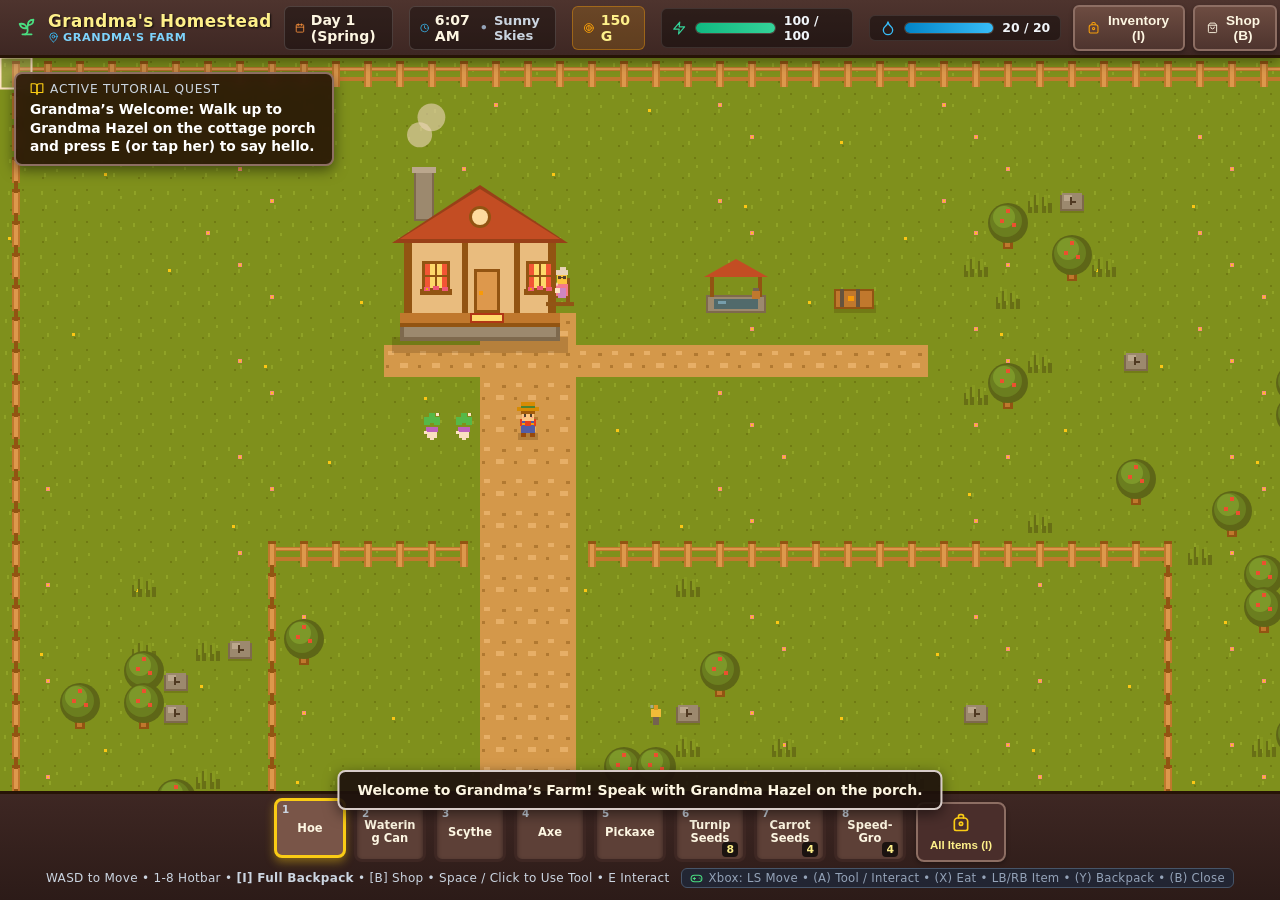
==== Grandmas-Homestead/index.html @ 25aaef38 "Add Sling Hero game and mobile touch controls across arcade games" ====
<!DOCTYPE html>
<html lang="en">
<head>
  <meta charset="UTF-8">
  <meta name="viewport" content="width=device-width, initial-scale=1.0, maximum-scale=1.0, user-scalable=no">
  <title>Grandma's Homestead - Farming Simulator</title>
  <link rel="stylesheet" href="style.css">
</head>
<body>

  <!-- Top Navigation & Farm Status Bar -->
  <header id="gameHeader">
    <div class="brand-section">
      <svg class="ui-icon game-logo" style="color: #4ade80; width: 22px; height: 22px;" viewBox="0 0 24 24">
        <path d="M7 20h10"/>
        <path d="M10 20c5.5-2.5.8-6.4 3-10"/>
        <path d="M9.5 9.4c1.1.8 1.8 2.2 2.3 3.7-2 .4-3.5.4-4.8-.3-1.2-.6-2.3-1.9-3-4.2 2.8-.5 4.4.1 5.5.8z"/>
        <path d="M14.1 6a7 7 0 0 0-1.1 4c1.9-.1 3.3-.6 4.3-1.4 1-1 1.6-2.3 1.7-4.6-2.7.1-4 1-4.9 2z"/>
      </svg>
      <div class="brand-text-col">
        <div class="farm-title">Grandma's Homestead</div>
        <div class="location-badge">
          <svg class="ui-icon" style="width: 11px; height: 11px; color: #38bdf8;" viewBox="0 0 24 24">
            <path d="M20 10c0 6-8 12-8 12s-8-6-8-12a8 8 0 0 1 16 0Z"/>
            <circle cx="12" cy="10" r="3"/>
          </svg>
          <span id="hudLocation">Grandma's Farm</span>
        </div>
      </div>
    </div>

    <!-- Live HUD Meters -->
    <div class="hud-meters">
      <!-- Day & Season -->
      <div class="hud-badge">
        <svg class="ui-icon" style="color: #fb923c;" viewBox="0 0 24 24">
          <rect width="18" height="18" x="3" y="4" rx="2" ry="2"/>
          <line x1="16" x2="16" y1="2" y2="6"/>
          <line x1="8" x2="8" y1="2" y2="6"/>
          <line x1="3" x2="21" y1="10" y2="10"/>
        </svg>
        <span id="hudDay">Day 1 (Spring)</span>
      </div>

      <!-- Time & Weather -->
      <div class="hud-badge">
        <svg class="ui-icon" style="color: #38bdf8;" viewBox="0 0 24 24">
          <circle cx="12" cy="12" r="10"/>
          <polyline points="12 6 12 12 16 14"/>
        </svg>
        <span id="hudTime">6:00 AM</span>
        <span style="color: #94a3b8; font-size: 0.8rem; margin-left: 2px;">•</span>
        <span id="hudWeather" style="color: #cbd5e1; font-size: 0.82rem;">Sunny Skies</span>
      </div>

      <!-- Gold Balance -->
      <div class="hud-badge gold-badge">
        <svg class="ui-icon" style="color: #f59e0b;" viewBox="0 0 24 24">
          <circle cx="12" cy="12" r="9"/>
          <circle cx="12" cy="12" r="5"/>
          <path d="M12 7v10"/>
        </svg>
        <span id="hudGold">150 G</span>
      </div>

      <!-- Stamina / Energy Bar -->
      <div class="stat-bar-container" title="Energy / Stamina (Refills upon sleep or eating pie)">
        <svg class="ui-icon" style="color: #34d399;" viewBox="0 0 24 24">
          <polygon points="13 2 3 14 12 14 11 22 21 10 12 10 13 2"/>
        </svg>
        <div class="stat-bar">
          <div id="staminaFill" class="stat-bar-fill stamina-fill" style="width: 100%;"></div>
        </div>
        <span id="staminaText" class="stat-label">100 / 100</span>
      </div>

      <!-- Water Bar -->
      <div class="stat-bar-container" title="Watering Can (Refills at well or pond)">
        <svg class="ui-icon" style="color: #38bdf8;" viewBox="0 0 24 24">
          <path d="M12 22a7 7 0 0 0 7-7c0-2-1-3.9-3-5.5s-3.5-4-4-6.5c-.5 2.5-2 4.9-4 6.5C6 11.1 5 13 5 15a7 7 0 0 0 7 7z"/>
        </svg>
        <div class="stat-bar">
          <div id="waterFill" class="stat-bar-fill water-fill" style="width: 100%;"></div>
        </div>
        <span id="waterText" class="stat-label">20 / 20</span>
      </div>
    </div>

    <!-- Quick Action Navigation Buttons -->
    <div class="header-actions">
      <!-- Full Backpack / Inventory -->
      <button id="btnInventory" class="btn-header" title="Open Full Backpack Inventory (Hotkey: I)">
        <svg class="ui-icon" style="color: #f59e0b;" viewBox="0 0 24 24">
          <path d="M4 10a4 4 0 0 1 4-4h8a4 4 0 0 1 4 4v9a2 2 0 0 1-2 2H6a2 2 0 0 1-2-2v-9Z"/>
          <path d="M9 6V4a2 2 0 0 1 2-2h2a2 2 0 0 1 2 2v2"/>
          <circle cx="12" cy="13" r="2"/>
        </svg>
        <span>Inventory (I)</span>
      </button>

      <!-- Village Shop -->
      <button id="btnShop" class="btn-header" title="Open the Countryside Merchant Shop (Hotkey: B)">
        <svg class="ui-icon" viewBox="0 0 24 24">
          <path d="M6 2 3 6v14a2 2 0 0 0 2 2h14a2 2 0 0 0 2-2V6l-3-4Z"/>
          <path d="M3 6h18"/>
          <path d="M16 10a4 4 0 0 1-8 0"/>
        </svg>
        <span>Shop (B)</span>
      </button>

      <!-- Travel between Farm and City -->
      <button id="btnTravel" class="btn-header" title="Travel to Oakhaven City or return to Farm">
        <svg class="ui-icon" style="color: #38bdf8;" viewBox="0 0 24 24">
          <path d="m3 9 9-7 9 7v11a2 2 0 0 1-2 2H5a2 2 0 0 1-2-2z"/>
          <polyline points="9 22 9 12 15 12 15 22"/>
        </svg>
        <span id="btnTravelText">Visit City</span>
      </button>

      <!-- Tutorial Quests -->
      <button id="btnTutorial" class="btn-header highlight" title="Grandma's Farming Tutorial & Quests">
        <svg class="ui-icon" viewBox="0 0 24 24">
          <path d="M2 3h6a4 4 0 0 1 4 4v14a3 3 0 0 0-3-3H2z"/>
          <path d="M22 3h-6a4 4 0 0 0-4 4v14a3 3 0 0 1 3-3h7z"/>
        </svg>
        <span>Tutorial</span>
      </button>

      <!-- Talk to Grandma -->
      <button id="btnGrandma" class="btn-header" title="Talk to Grandma Hazel on the porch">
        <svg class="ui-icon" style="color: #f472b6;" viewBox="0 0 24 24">
          <path d="M19 14c1.49-1.46 3-3.21 3-5.5A5.5 5.5 0 0 0 16.5 3c-1.76 0-3 .5-4.5 2-1.5-1.5-2.74-2-4.5-2A5.5 5.5 0 0 0 2 8.5c0 2.3 1.5 4.05 3 5.5l7 7Z"/>
        </svg>
        <span>Grandma</span>
      </button>

      <!-- Field Guide -->
      <button id="btnHelpGuide" class="btn-header" title="Farming Field Guide & Crop Times">
        <svg class="ui-icon" viewBox="0 0 24 24">
          <circle cx="12" cy="12" r="10"/>
          <path d="M9.09 9a3 3 0 0 1 5.83 1c0 2-3 3-3 3"/>
          <path d="M12 17h.01"/>
        </svg>
        <span>Guide</span>
      </button>

      <!-- Sleep / Rest -->
      <button id="btnSleep" class="btn-header" title="Rest in cottage bed & grow crops">
        <svg class="ui-icon" style="color: #a78bfa;" viewBox="0 0 24 24">
          <path d="M12 3a6 6 0 0 0 9 9 9 9 0 1 1-9-9Z"/>
        </svg>
        <span>Rest</span>
      </button>

      <!-- Sound Toggle -->
      <button id="btnAudio" class="btn-header" title="Toggle Sound & Acoustic Melodies">
        <svg class="ui-icon" viewBox="0 0 24 24">
          <polygon points="11 5 6 9 2 9 2 15 6 15 11 19 11 5"/>
          <path d="M15.54 8.46a5 5 0 0 1 0 7.07"/>
          <path d="M19.07 4.93a10 10 0 0 1 0 14.14"/>
        </svg>
      </button>

      <!-- Back to Arcade Hub -->
      <a href="../index.html" class="btn-header" style="text-decoration: none; color: inherit; display: inline-flex; align-items: center; gap: 4px;" title="Back to Leyten's Games Hub">
        <svg class="ui-icon" viewBox="0 0 24 24">
          <path d="m3 9 9-7 9 7v11a2 2 0 0 1-2 2H5a2 2 0 0 1-2-2z"/>
          <polyline points="9 22 9 12 15 12 15 22"/>
        </svg>
        <span>Hub</span>
      </a>
    </div>
  </header>

  <!-- Interactive World Viewport -->
  <main id="canvasContainer">
    <canvas id="gameCanvas"></canvas>

    <!-- Floating Active Quest Banner -->
    <div id="floatingQuestBox" onclick="window.game.openTutorialModal()" title="Click to open Grandma's Questbook">
      <div class="quest-header-row">
        <svg class="ui-icon" style="width: 14px; height: 14px; color: #facc15;" viewBox="0 0 24 24">
          <path d="M2 3h6a4 4 0 0 1 4 4v14a3 3 0 0 0-3-3H2z"/>
          <path d="M22 3h-6a4 4 0 0 0-4 4v14a3 3 0 0 1 3-3h7z"/>
        </svg>
        <span>Active Tutorial Quest</span>
      </div>
      <div id="activeQuestText">Loading tutorial...</div>
    </div>
  </main>

  <!-- Floating Toast Notifications -->
  <div id="toastContainer"></div>

  <!-- Bottom Hotbar & Key Controls -->
  <footer id="gameFooter">
    <div style="display: flex; align-items: center; justify-content: center; gap: 10px;">
      <div id="hotbarSlots">
        <!-- Rendered dynamically by game.js -->
      </div>
      <button id="btnOpenBackpack" class="btn-header" style="height: 60px; padding: 4px 12px; display: flex; flex-direction: column; align-items: center; justify-content: center; background: #4a2e2b; border: 2px solid #8d6e63; border-radius: 8px; cursor: pointer;" title="Open Backpack (I)">
        <svg class="ui-icon" style="color: #facc15; width: 20px; height: 20px;" viewBox="0 0 24 24">
          <path d="M4 10a4 4 0 0 1 4-4h8a4 4 0 0 1 4 4v9a2 2 0 0 1-2 2H6a2 2 0 0 1-2-2v-9Z"/>
          <path d="M9 6V4a2 2 0 0 1 2-2h2a2 2 0 0 1 2 2v2"/>
          <circle cx="12" cy="13" r="2"/>
        </svg>
        <span style="font-size: 0.72rem; font-weight: bold; color: #fef08a;">All Items (I)</span>
      </button>
    </div>
    <div class="controls-hint gamepad-hint-row">
      <span>WASD to Move • 1-8 Hotbar • <strong>[I] Full Backpack</strong> • [B] Shop • Space / Click to Use Tool • E Interact</span>
      <span class="gamepad-badge-indicator" id="gamepadBadge" title="Xbox Controller Supported">
        <svg class="ui-icon" style="width: 13px; height: 13px; color: #4ade80;" viewBox="0 0 24 24">
          <rect width="20" height="12" x="2" y="6" rx="6"/>
          <path d="M6 12h4m-2-2v4m9-3h.01m3 2h.01"/>
        </svg>
        Xbox: LS Move • (A) Tool / Interact • (X) Eat • LB/RB Item • (Y) Backpack • (B) Close
      </span>
    </div>
  </footer>

  <!-- Virtual Touch Controls for Mobile & Tablet -->
  <div id="farmMobileControls" class="mobile-controls-layer">
    <div id="farmJoystick" class="virtual-joystick-wrap" title="Touch & Drag to Walk">
      <div id="farmJoyKnob" class="virtual-joystick-knob"></div>
    </div>
    <div class="mobile-action-buttons">
      <button id="btnMobileUse" class="mobile-action-btn action-use" title="Use Active Tool / Interact">
        <svg class="ui-icon" style="width: 26px; height: 26px;" viewBox="0 0 24 24">
          <path d="M14.7 6.3a1 1 0 0 0 0 1.4l1.6 1.6a1 1 0 0 0 1.4 0l3.77-3.77a6 6 0 0 1-7.94 7.94l-6.91 6.91a2.12 2.12 0 0 1-3-3l6.91-6.91a6 6 0 0 1 7.94-7.94l-3.76 3.76z"/>
        </svg>
        <span>USE</span>
      </button>
    </div>
  </div>

  <!-- ================= MODALS ================= -->

  <!-- 1. Countryside Shop Modal -->
  <div id="shopModal" class="game-modal">
    <div class="modal-card">
      <div class="modal-header">
        <div class="modal-title-wrap">
          <svg class="ui-icon" viewBox="0 0 24 24">
            <path d="M6 2 3 6v14a2 2 0 0 0 2 2h14a2 2 0 0 0 2-2V6l-3-4Z"/>
            <path d="M3 6h18"/>
            <path d="M16 10a4 4 0 0 1-8 0"/>
          </svg>
          <span>Countryside Merchant Shop</span>
        </div>
        <button class="modal-close-btn" aria-label="Close Shop">
          <svg class="ui-icon" viewBox="0 0 24 24">
            <line x1="18" y1="6" x2="6" y2="18"/>
            <line x1="6" y1="6" x2="18" y2="18"/>
          </svg>
        </button>
      </div>
      <div class="modal-body" id="shopContent">
        <!-- Injected by game.js -->
      </div>
    </div>
  </div>

  <!-- 2. Grandma's Tutorial & Questbook Modal -->
  <div id="tutorialModal" class="game-modal">
    <div class="modal-card">
      <div class="modal-header">
        <div class="modal-title-wrap">
          <svg class="ui-icon" style="color: #facc15;" viewBox="0 0 24 24">
            <path d="M2 3h6a4 4 0 0 1 4 4v14a3 3 0 0 0-3-3H2z"/>
            <path d="M22 3h-6a4 4 0 0 0-4 4v14a3 3 0 0 1 3-3h7z"/>
          </svg>
          <span>Grandma's Farming Tutorial & Quests</span>
        </div>
        <button class="modal-close-btn" aria-label="Close Tutorial">
          <svg class="ui-icon" viewBox="0 0 24 24">
            <line x1="18" y1="6" x2="6" y2="18"/>
            <line x1="6" y1="6" x2="18" y2="18"/>
          </svg>
        </button>
      </div>
      <div class="modal-body">
        <p style="font-size: 0.9rem; color: #475569;">
          Follow Grandma Hazel's guided homestead milestones to learn tilling, watering, crop cultivation, debris clearing, and selling produce!
        </p>
        <div id="tutorialList" style="display: flex; flex-direction: column; gap: 10px;">
          <!-- Injected by game.js -->
        </div>
      </div>
    </div>
  </div>

  <!-- 3. Grandma Hazel's Dialogue Modal -->
  <div id="dialogueModal" class="game-modal">
    <div class="modal-card" style="max-width: 500px;">
      <div class="modal-header">
        <div class="modal-title-wrap">
          <svg class="ui-icon" style="color: #f472b6;" viewBox="0 0 24 24">
            <path d="M19 14c1.49-1.46 3-3.21 3-5.5A5.5 5.5 0 0 0 16.5 3c-1.76 0-3 .5-4.5 2-1.5-1.5-2.74-2-4.5-2A5.5 5.5 0 0 0 2 8.5c0 2.3 1.5 4.05 3 5.5l7 7Z"/>
          </svg>
          <span>Grandma Hazel</span>
        </div>
        <button class="modal-close-btn" aria-label="Close Dialogue">
          <svg class="ui-icon" viewBox="0 0 24 24">
            <line x1="18" y1="6" x2="6" y2="18"/>
            <line x1="6" y1="6" x2="18" y2="18"/>
          </svg>
        </button>
      </div>
      <div class="modal-body">
        <div class="dialogue-avatar-row">
          <div class="grandma-portrait">
            <!-- Grandma Pixel Icon SVG -->
            <svg class="ui-icon" style="width: 34px; height: 34px; color: #be185d;" viewBox="0 0 24 24">
              <circle cx="12" cy="8" r="5"/>
              <path d="M20 21a8 8 0 1 0-16 0"/>
            </svg>
          </div>
          <div>
            <div class="dialogue-name">Grandma Hazel</div>
            <div class="dialogue-role">Founder of the Homestead • Porch Tea Master</div>
          </div>
        </div>
        <div class="dialogue-bubble" id="dialogueText">
          "Hello sweetheart! It warms my heart so much to see you out in the fresh countryside air."
        </div>
        <div class="modal-actions" id="dialogueActions">
          <button class="btn-primary" onclick="document.getElementById('dialogueModal').classList.remove('active')">
            Thank you, Grandma!
          </button>
        </div>
      </div>
    </div>
  </div>

  <!-- 4. Sleep & Rest Confirmation Modal -->
  <div id="sleepModal" class="game-modal">
    <div class="modal-card" style="max-width: 480px;">
      <div class="modal-header">
        <div class="modal-title-wrap">
          <svg class="ui-icon" style="color: #a78bfa;" viewBox="0 0 24 24">
            <path d="M12 3a6 6 0 0 0 9 9 9 9 0 1 1-9-9Z"/>
          </svg>
          <span>Rest for the Night</span>
        </div>
        <button class="modal-close-btn" aria-label="Close Sleep Modal">
          <svg class="ui-icon" viewBox="0 0 24 24">
            <line x1="18" y1="6" x2="6" y2="18"/>
            <line x1="6" y1="6" x2="18" y2="18"/>
          </svg>
        </button>
      </div>
      <div class="modal-body">
        <p style="font-size: 0.95rem; line-height: 1.4; color: #334155;">
          Ready to curl up in Grandma's cozy cottage and rest until 6:00 AM?
        </p>
        <ul style="font-size: 0.88rem; color: #475569; padding-left: 20px; line-height: 1.6;">
          <li>Restores full Stamina & Energy</li>
          <li>Advances crop growth by 1 day</li>
          <li>Automatic sprinklers and gentle rains will water soil</li>
        </ul>
        <div class="modal-actions">
          <button class="btn-secondary" onclick="document.getElementById('sleepModal').classList.remove('active')">
            Stay Awake
          </button>
          <button class="btn-primary" onclick="window.game.sleepAndAdvanceDay()">
            Sleep & Wake Up at 6 AM
          </button>
        </div>
      </div>
    </div>
  </div>

  <!-- 5. Day Summary Report Modal -->
  <div id="summaryModal" class="game-modal">
    <div class="modal-card" style="max-width: 500px;">
      <div class="modal-header">
        <div class="modal-title-wrap">
          <svg class="ui-icon" style="color: #facc15;" viewBox="0 0 24 24">
            <circle cx="12" cy="12" r="4"/>
            <path d="M12 2v2"/>
            <path d="M12 20v2"/>
            <path d="m4.93 4.93 1.41 1.41"/>
            <path d="m17.66 17.66 1.41 1.41"/>
            <path d="M2 12h2"/>
            <path d="M20 12h2"/>
            <path d="m6.34 17.66-1.41 1.41"/>
            <path d="m19.07 4.93-1.41 1.41"/>
          </svg>
          <span id="summaryDayTitle">Day 2 Complete!</span>
        </div>
        <button class="modal-close-btn" aria-label="Close Summary">
          <svg class="ui-icon" viewBox="0 0 24 24">
            <line x1="18" y1="6" x2="6" y2="18"/>
            <line x1="6" y1="6" x2="18" y2="18"/>
          </svg>
        </button>
      </div>
      <div class="modal-body">
        <div id="summaryDetails" style="display: flex; flex-direction: column; gap: 8px;">
          <!-- Injected by game.js -->
        </div>
        <div class="modal-actions">
          <button class="btn-primary" onclick="document.getElementById('summaryModal').classList.remove('active')">
            Start the Day!
          </button>
        </div>
      </div>
    </div>
  </div>

  <!-- 6. Field Guide & Crop Almanac Modal -->
  <div id="helpGuideModal" class="game-modal">
    <div class="modal-card" style="max-width: 650px;">
      <div class="modal-header">
        <div class="modal-title-wrap">
          <svg class="ui-icon" viewBox="0 0 24 24">
            <circle cx="12" cy="12" r="10"/>
            <path d="M9.09 9a3 3 0 0 1 5.83 1c0 2-3 3-3 3"/>
            <path d="M12 17h.01"/>
          </svg>
          <span>Grandma's Farming Field Guide</span>
        </div>
        <button class="modal-close-btn" aria-label="Close Guide">
          <svg class="ui-icon" viewBox="0 0 24 24">
            <line x1="18" y1="6" x2="6" y2="18"/>
            <line x1="6" y1="6" x2="18" y2="18"/>
          </svg>
        </button>
      </div>
      <div class="modal-body">
        <div class="guide-section">
          <div class="guide-heading">Farming Fundamentals</div>
          <ol style="padding-left: 20px; font-size: 0.88rem; line-height: 1.5; color: #334155;">
            <li><strong>Till the Soil:</strong> Equip the Hoe (1) and click on grass or dirt.</li>
            <li><strong>Plant Seeds:</strong> Select any seed packet (Turnip, Carrot, Strawberry, etc.) and click tilled soil.</li>
            <li><strong>Water Daily:</strong> Equip your Watering Can (2). Seeds only grow on days they are watered!</li>
            <li><strong>Refill Water:</strong> Click on the stone well or the pond on the east side to fill your can to 20/20.</li>
            <li><strong>Clear Debris:</strong> Use Scythe (3) for weeds, Axe (4) for wood logs, and Pickaxe (5) for stone boulders.</li>
            <li><strong>Harvest & Sell:</strong> When crops shimmer with a golden sparkle, click them to harvest. Sell them at the Village Shop or Shipping Bin for Gold!</li>
          </ol>
        </div>

        <div class="guide-section">
          <div class="guide-heading">Xbox Controller Controls</div>
          <table class="guide-table">
            <thead>
              <tr>
                <th>Xbox Input</th>
                <th>Action</th>
                <th>Homestead Function</th>
              </tr>
            </thead>
            <tbody>
              <tr>
                <td><strong>Left Thumbstick / D-Pad</strong></td>
                <td>Move Player</td>
                <td>Smooth 360° walking with analog sensitivity &amp; facing direction</td>
              </tr>
              <tr>
                <td><strong>Button A (or Right Trigger RT)</strong></td>
                <td>Tool / Interact</td>
                <td>Use equipped tool, plant seeds, harvest, or talk to Grandma &amp; NPCs</td>
              </tr>
              <tr>
                <td><strong>Button X</strong></td>
                <td>Quick Eat</td>
                <td>Consume food from backpack to restore Stamina / Energy instantly</td>
              </tr>
              <tr>
                <td><strong>Left Bumper (LB) / Right Bumper (RB)</strong></td>
                <td>Cycle Hotbar</td>
                <td>Switch active equipped item left or right (Slots 1 to 8)</td>
              </tr>
              <tr>
                <td><strong>Button Y</strong></td>
                <td>Backpack Inventory</td>
                <td>Open / close full backpack &amp; assign items to hotbar</td>
              </tr>
              <tr>
                <td><strong>Button B</strong></td>
                <td>Back / Cancel</td>
                <td>Close any open modal, dialogue bubble, or shop screen</td>
              </tr>
              <tr>
                <td><strong>Left Trigger (LT)</strong></td>
                <td>Fast Travel</td>
                <td>Quickly travel between Grandma's Farm and Oakhaven City</td>
              </tr>
              <tr>
                <td><strong>Start / Menu Button</strong></td>
                <td>Guide Almanac</td>
                <td>Open / close this Farming Field Guide &amp; Controls Almanac</td>
              </tr>
              <tr>
                <td><strong>View / Back Button</strong></td>
                <td>Tutorial Quests</td>
                <td>Open Grandma's Tutorial &amp; Questbook</td>
              </tr>
              <tr>
                <td><strong>Tactile Rumble</strong></td>
                <td>Haptic Feedback</td>
                <td>Dual haptic pulses on tool strikes, harvesting, watering, and eating</td>
              </tr>
            </tbody>
          </table>
        </div>

        <div class="guide-section">
          <div class="guide-heading">Crop Almanac & Profits</div>
          <table class="guide-table">
            <thead>
              <tr>
                <th>Crop</th>
                <th>Seed Cost</th>
                <th>Growth Time</th>
                <th>Sell Price</th>
                <th>Profit / Day</th>
              </tr>
            </thead>
            <tbody>
              <tr>
                <td>Turnip</td>
                <td>20 G</td>
                <td>2 Days</td>
                <td>48 G</td>
                <td>+14.0 G/day</td>
              </tr>
              <tr>
                <td>Carrot</td>
                <td>35 G</td>
                <td>3 Days</td>
                <td>85 G</td>
                <td>+16.6 G/day</td>
              </tr>
              <tr>
                <td>Strawberry</td>
                <td>60 G</td>
                <td>4 Days</td>
                <td>150 G</td>
                <td>+22.5 G/day</td>
              </tr>
              <tr>
                <td>Tomato</td>
                <td>80 G</td>
                <td>4 Days</td>
                <td>200 G</td>
                <td>+30.0 G/day</td>
              </tr>
              <tr>
                <td>Golden Corn</td>
                <td>120 G</td>
                <td>5 Days</td>
                <td>310 G</td>
                <td>+38.0 G/day</td>
              </tr>
              <tr>
                <td>Pumpkin</td>
                <td>150 G</td>
                <td>6 Days</td>
                <td>420 G</td>
                <td>+45.0 G/day</td>
              </tr>
            </tbody>
          </table>
        </div>
      </div>
    </div>
  </div>

  <!-- 7. Town Bulletin Notice Board Modal -->
  <div id="bulletinModal" class="game-modal">
    <div class="modal-card" style="max-width: 580px;">
      <div class="modal-header">
        <div class="modal-title-wrap">
          <svg class="ui-icon" style="color: #facc15;" viewBox="0 0 24 24">
            <rect width="18" height="18" x="3" y="3" rx="2"/>
            <path d="M3 9h18"/>
            <path d="M9 21V9"/>
          </svg>
          <span>Oakhaven Community Notice Board</span>
        </div>
        <button class="modal-close-btn" aria-label="Close Notice Board">
          <svg class="ui-icon" viewBox="0 0 24 24">
            <line x1="18" y1="6" x2="6" y2="18"/>
            <line x1="6" y1="6" x2="18" y2="18"/>
          </svg>
        </button>
      </div>
      <div class="modal-body" id="bulletinContent">
        <!-- Injected by game.js -->
      </div>
    </div>
  </div>

  <!-- 8. City NPC Dialogue Modal -->
  <div id="cityNpcModal" class="game-modal">
    <div class="modal-card" style="max-width: 520px;">
      <div class="modal-header">
        <div class="modal-title-wrap">
          <svg class="ui-icon" style="color: #38bdf8;" viewBox="0 0 24 24">
            <circle cx="12" cy="8" r="5"/>
            <path d="M20 21a8 8 0 1 0-16 0"/>
          </svg>
          <span id="cityNpcName">Town Citizen</span>
        </div>
        <button class="modal-close-btn" aria-label="Close NPC Dialogue">
          <svg class="ui-icon" viewBox="0 0 24 24">
            <line x1="18" y1="6" x2="6" y2="18"/>
            <line x1="6" y1="6" x2="18" y2="18"/>
          </svg>
        </button>
      </div>
      <div class="modal-body">
        <div class="dialogue-avatar-row">
          <div class="grandma-portrait" id="cityNpcPortrait" style="background: #e0f2fe;">
            <svg class="ui-icon" style="width: 32px; height: 32px; color: #0284c7;" viewBox="0 0 24 24">
              <circle cx="12" cy="8" r="5"/>
              <path d="M20 21a8 8 0 1 0-16 0"/>
            </svg>
          </div>
          <div>
            <div class="dialogue-name" id="cityNpcTitle">Mayor Clara</div>
            <div class="dialogue-role" id="cityNpcSubtitle">Oakhaven City Leader</div>
          </div>
        </div>
        <div class="dialogue-bubble" id="cityNpcText">
          "Welcome to Oakhaven!"
        </div>
        <div class="modal-actions" id="cityNpcActions">
          <button class="btn-primary" onclick="document.getElementById('cityNpcModal').classList.remove('active')">
            Farewell!
          </button>
        </div>
      </div>
    </div>
  </div>

  <!-- 9. Hazelwood Bakery & Cafe Modal -->
  <div id="bakeryModal" class="game-modal">
    <div class="modal-card" style="max-width: 540px;">
      <div class="modal-header">
        <div class="modal-title-wrap">
          <svg class="ui-icon" style="color: #ea580c;" viewBox="0 0 24 24">
            <path d="M12 2a5 5 0 0 1 5 5v1a4 4 0 0 1 4 4v7a2 2 0 0 1-2 2H5a2 2 0 0 1-2-2v-7a4 4 0 0 1 4-4V7a5 5 0 0 1 5-5Z"/>
            <path d="M7 11h10"/>
          </svg>
          <span>Hazelwood Bakery &amp; Café</span>
        </div>
        <button class="modal-close-btn" aria-label="Close Bakery">
          <svg class="ui-icon" viewBox="0 0 24 24">
            <line x1="18" y1="6" x2="6" y2="18"/>
            <line x1="6" y1="6" x2="18" y2="18"/>
          </svg>
        </button>
      </div>
      <div class="modal-body" id="bakeryContent">
        <!-- Injected by game.js -->
      </div>
    </div>
  </div>

  <!-- 10. Garth's Blacksmith Forge Modal -->
  <div id="blacksmithModal" class="game-modal">
    <div class="modal-card" style="max-width: 560px;">
      <div class="modal-header">
        <div class="modal-title-wrap">
          <svg class="ui-icon" style="color: #64748b;" viewBox="0 0 24 24">
            <path d="m14 12-8.5 8.5a2.12 2.12 0 1 1-3-3L11 9"/>
            <path d="M15 13 9 7l4-4 6 6h3l-2 5-5-1Z"/>
          </svg>
          <span>Garth's Blacksmith Forge &amp; Toolworks</span>
        </div>
        <button class="modal-close-btn" aria-label="Close Blacksmith">
          <svg class="ui-icon" viewBox="0 0 24 24">
            <line x1="18" y1="6" x2="6" y2="18"/>
            <line x1="6" y1="6" x2="18" y2="18"/>
          </svg>
        </button>
      </div>
      <div class="modal-body" id="blacksmithContent">
        <!-- Injected by game.js -->
      </div>
    </div>
  </div>

  <!-- 11. Full Player Backpack & Inventory Modal -->
  <div id="inventoryModal" class="game-modal">
    <div class="modal-card" style="max-width: 740px;">
      <div class="modal-header">
        <div class="modal-title-wrap">
          <svg class="ui-icon" style="color: #f59e0b;" viewBox="0 0 24 24">
            <path d="M4 10a4 4 0 0 1 4-4h8a4 4 0 0 1 4 4v9a2 2 0 0 1-2 2H6a2 2 0 0 1-2-2v-9Z"/>
            <path d="M9 6V4a2 2 0 0 1 2-2h2a2 2 0 0 1 2 2v2"/>
            <circle cx="12" cy="13" r="2"/>
          </svg>
          <span>Player Backpack &amp; Inventory</span>
          <span id="invItemCountBadge" class="location-badge" style="background: #78350f; color: #fef08a; font-size: 0.76rem;">0 Items</span>
        </div>
        <button class="modal-close-btn" aria-label="Close Inventory">
          <svg class="ui-icon" viewBox="0 0 24 24">
            <line x1="18" y1="6" x2="6" y2="18"/>
            <line x1="6" y1="6" x2="18" y2="18"/>
          </svg>
        </button>
      </div>
      <div class="modal-body">
        <!-- Quick Hotbar Slots Preview -->
        <div style="background: #e2d9cc; border: 2px solid #bcaaa4; border-radius: 8px; padding: 10px 12px; margin-bottom: 12px;">
          <div style="font-size: 0.82rem; font-weight: 700; color: #3e2723; margin-bottom: 6px; display: flex; justify-content: space-between; align-items: center;">
            <span>Current Hotbar Slots (1 – 8):</span>
            <span style="font-size: 0.76rem; color: #64748b; font-weight: normal;">Click an item card below to assign it to any hotbar slot</span>
          </div>
          <div id="invHotbarPreview" style="display: flex; gap: 6px; overflow-x: auto; padding-bottom: 2px;">
            <!-- Rendered by game.js -->
          </div>
        </div>

        <!-- Filter tabs -->
        <div class="shop-tabs" style="margin-bottom: 12px;" id="invFilterTabs">
          <button class="shop-tab-btn active" data-inv-tab="all">All Items</button>
          <button class="shop-tab-btn" data-inv-tab="tool">Tools</button>
          <button class="shop-tab-btn" data-inv-tab="seed">Seeds &amp; Crops</button>
          <button class="shop-tab-btn" data-inv-tab="food">Food &amp; Energy</button>
          <button class="shop-tab-btn" data-inv-tab="material">Materials</button>
        </div>

        <!-- Inventory Items Grid -->
        <div id="inventoryGrid" style="display: grid; grid-template-columns: repeat(auto-fill, minmax(210px, 1fr)); gap: 10px; max-height: 380px; overflow-y: auto; padding-right: 4px;">
          <!-- Injected by game.js -->
        </div>
      </div>
    </div>
  </div>

  <!-- Game Scripts -->
  <script src="audio.js"></script>
  <script src="sprites.js"></script>
  <script src="game.js"></script>
</body>
</html>
---- Grandmas-Homestead/style.css ----
/* Grandma's Homestead - Stardew Valley Style Theme */
:root {
  --wood-dark: #3e2723;
  --wood-mid: #5d4037;
  --wood-light: #8d6e63;
  --parchment: #fdf6e2;
  --parchment-border: #d7ccc8;
  --parchment-dark: #ecd9b9;
  --gold: #f59e0b;
  --gold-dark: #b45309;
  --green-main: #2e7d32;
  --green-light: #4caf50;
  --green-glow: #81c784;
  --blue-water: #0284c7;
  --blue-water-light: #38bdf8;
  --red-energy: #e11d48;
  --font-pixel: 'Segoe UI', system-ui, -apple-system, sans-serif;
}

* {
  box-sizing: border-box;
  margin: 0;
  padding: 0;
  user-select: none;
}

body {
  font-family: var(--font-pixel);
  background-color: #1a1a1a;
  color: #2b1d0c;
  overflow: hidden;
  height: 100vh;
  width: 100vw;
  display: flex;
  flex-direction: column;
}

/* --- Top Navigation & HUD --- */
#gameHeader {
  height: 58px;
  min-height: 58px;
  background: linear-gradient(180deg, #4e342e 0%, #3e2723 100%);
  border-bottom: 3px solid #271406;
  display: flex;
  align-items: center;
  justify-content: space-between;
  padding: 0 16px;
  color: #fdf6e2;
  z-index: 10;
  box-shadow: 0 4px 12px rgba(0, 0, 0, 0.4);
  gap: 12px;
}

.brand-section {
  display: flex;
  align-items: center;
  gap: 10px;
  flex-shrink: 0;
}

.brand-text-col {
  display: flex;
  flex-direction: column;
  justify-content: center;
  line-height: 1.1;
  gap: 2px;
}

.farm-title {
  font-weight: 800;
  font-size: 1.05rem;
  letter-spacing: 0.5px;
  color: #fef08a;
  text-shadow: 1px 1px 2px rgba(0,0,0,0.8);
  white-space: nowrap;
  line-height: 1.1;
}

.location-badge {
  display: inline-flex;
  align-items: center;
  gap: 4px;
  font-size: 0.70rem;
  font-weight: 700;
  color: #7dd3fc;
  text-transform: uppercase;
  letter-spacing: 0.6px;
  white-space: nowrap;
  line-height: 1;
}

.hud-meters {
  display: flex;
  align-items: center;
  gap: 16px;
}

.hud-badge {
  display: flex;
  align-items: center;
  gap: 6px;
  background: rgba(0, 0, 0, 0.35);
  border: 1px solid rgba(255, 255, 255, 0.15);
  padding: 5px 10px;
  border-radius: 6px;
  font-size: 0.88rem;
  font-weight: 600;
}

.gold-badge {
  background: rgba(245, 158, 11, 0.18);
  border-color: rgba(245, 158, 11, 0.4);
  color: #fef08a;
}

/* Stamina & Water Progress Bars */
.stat-bar-container {
  display: flex;
  align-items: center;
  gap: 8px;
  background: rgba(0, 0, 0, 0.4);
  padding: 4px 10px;
  border-radius: 6px;
  border: 1px solid rgba(255, 255, 255, 0.1);
}

.stat-bar {
  width: 90px;
  height: 12px;
  background: #26170d;
  border-radius: 6px;
  overflow: hidden;
  border: 1px solid rgba(255, 255, 255, 0.2);
  position: relative;
}

.stat-bar-fill {
  height: 100%;
  transition: width 0.3s ease;
}

.stamina-fill {
  background: linear-gradient(90deg, #10b981 0%, #34d399 100%);
}

.water-fill {
  background: linear-gradient(90deg, #0284c7 0%, #38bdf8 100%);
}

.stat-label {
  font-size: 0.78rem;
  font-weight: 700;
  min-width: 48px;
  color: #f1f5f9;
}

/* Header Buttons */
.header-actions {
  display: flex;
  align-items: center;
  gap: 8px;
}

.btn-header {
  display: inline-flex;
  align-items: center;
  gap: 6px;
  background: linear-gradient(180deg, #6d4c41 0%, #4e342e 100%);
  color: #fdf6e2;
  border: 2px solid #8d6e63;
  border-radius: 6px;
  padding: 6px 12px;
  font-size: 0.85rem;
  font-weight: 600;
  cursor: pointer;
  transition: all 0.15s ease;
  box-shadow: 0 2px 4px rgba(0,0,0,0.3);
}

.btn-header:hover {
  background: linear-gradient(180deg, #8d6e63 0%, #5d4037 100%);
  transform: translateY(-1px);
  border-color: #d7ccc8;
}

.btn-header:active {
  transform: translateY(1px);
}

.btn-header.highlight {
  background: linear-gradient(180deg, #2e7d32 0%, #1b5e20 100%);
  border-color: #81c784;
}

.btn-header.highlight:hover {
  background: linear-gradient(180deg, #388e3c 0%, #2e7d32 100%);
}

.btn-header.muted {
  opacity: 0.6;
}

/* SVG Icon helper */
.ui-icon {
  width: 16px;
  height: 16px;
  display: inline-block;
  vertical-align: middle;
  stroke: currentColor;
  stroke-width: 2;
  stroke-linecap: round;
  stroke-linejoin: round;
  fill: none;
}

/* --- Canvas Area --- */
#canvasContainer {
  flex: 1;
  position: relative;
  overflow: hidden;
  background-color: #1a2f15;
}

#gameCanvas {
  width: 100%;
  height: 100%;
  display: block;
  image-rendering: pixelated;
  cursor: crosshair;
}

/* Floating Active Quest Banner */
#floatingQuestBox {
  position: absolute;
  top: 14px;
  left: 14px;
  background: rgba(39, 20, 6, 0.90);
  border: 2px solid #8d6e63;
  backdrop-filter: blur(6px);
  color: #fef08a;
  padding: 8px 14px;
  border-radius: 8px;
  max-width: 320px;
  box-shadow: 0 4px 14px rgba(0, 0, 0, 0.5);
  pointer-events: auto;
  cursor: pointer;
  transition: transform 0.2s, border-color 0.2s;
  z-index: 15;
}

#floatingQuestBox:hover {
  transform: scale(1.02);
  border-color: #facc15;
}

.quest-header-row {
  display: flex;
  align-items: center;
  gap: 6px;
  font-size: 0.76rem;
  text-transform: uppercase;
  letter-spacing: 0.8px;
  color: #cbd5e1;
  margin-bottom: 4px;
}

#activeQuestText {
  font-size: 0.86rem;
  font-weight: 600;
  color: #ffffff;
  line-height: 1.35;
}

/* --- Bottom Toolbar / Hotbar --- */
#gameFooter {
  background: linear-gradient(180deg, #3e2723 0%, #2c1b18 100%);
  border-top: 3px solid #271406;
  padding: 8px 16px 12px;
  display: flex;
  flex-direction: column;
  align-items: center;
  gap: 6px;
  z-index: 10;
}

#hotbarSlots {
  display: flex;
  gap: 8px;
}

.hotbar-slot {
  width: 72px;
  height: 60px;
  background: #5d4037;
  border: 3px solid #3e2723;
  border-radius: 8px;
  display: flex;
  flex-direction: column;
  align-items: center;
  justify-content: center;
  padding: 4px;
  position: relative;
  cursor: pointer;
  box-shadow: inset 0 2px 4px rgba(0, 0, 0, 0.4);
  transition: all 0.15s ease;
}

.hotbar-slot:hover {
  background: #6d4c41;
  border-color: #8d6e63;
}

.hotbar-slot.active {
  border-color: #facc15;
  background: #795548;
  transform: translateY(-4px);
  box-shadow: 0 4px 10px rgba(250, 204, 21, 0.4);
}

.slot-number {
  position: absolute;
  top: 2px;
  left: 5px;
  font-size: 0.65rem;
  font-weight: 800;
  color: #cbd5e1;
}

.slot-item-name {
  font-size: 0.72rem;
  font-weight: 700;
  color: #fdf6e2;
  text-align: center;
  line-height: 1.1;
  word-break: break-word;
  max-width: 64px;
}

.slot-count {
  position: absolute;
  bottom: 2px;
  right: 5px;
  background: rgba(0, 0, 0, 0.7);
  padding: 1px 4px;
  border-radius: 4px;
  font-size: 0.68rem;
  font-weight: 800;
  color: #fef08a;
}

.controls-hint {
  font-size: 0.75rem;
  color: #cbd5e1;
  letter-spacing: 0.3px;
}

.gamepad-hint-row {
  display: flex;
  align-items: center;
  justify-content: center;
  flex-wrap: wrap;
  gap: 12px;
}

.gamepad-badge-indicator {
  display: inline-flex;
  align-items: center;
  gap: 5px;
  background: rgba(30, 41, 59, 0.75);
  border: 1px solid #475569;
  border-radius: 6px;
  padding: 2px 8px;
  font-size: 0.73rem;
  color: #94a3b8;
  transition: all 0.25s ease;
}

.gamepad-badge-indicator.active {
  background: rgba(22, 101, 52, 0.45);
  border-color: #22c55e;
  color: #86efac;
  box-shadow: 0 0 10px rgba(34, 197, 94, 0.35);
}

/* --- Stylized Feedback Modals --- */
.game-modal {
  position: fixed;
  inset: 0;
  background: rgba(0, 0, 0, 0.65);
  backdrop-filter: blur(5px);
  display: none;
  align-items: center;
  justify-content: center;
  z-index: 1000;
  padding: 16px;
}

.game-modal.active {
  display: flex;
}

.modal-card {
  background: var(--parchment);
  border: 4px solid var(--wood-mid);
  border-radius: 12px;
  box-shadow: 0 10px 30px rgba(0, 0, 0, 0.7), inset 0 0 15px rgba(141, 110, 99, 0.2);
  width: 100%;
  max-width: 620px;
  max-height: 85vh;
  display: flex;
  flex-direction: column;
  overflow: hidden;
  animation: modalPop 0.2s cubic-bezier(0.175, 0.885, 0.32, 1.275);
}

@keyframes modalPop {
  0% { transform: scale(0.92); opacity: 0; }
  100% { transform: scale(1); opacity: 1; }
}

.modal-header {
  background: linear-gradient(180deg, #5d4037 0%, #4e342e 100%);
  color: #fef08a;
  padding: 12px 18px;
  display: flex;
  align-items: center;
  justify-content: space-between;
  border-bottom: 3px solid #3e2723;
}

.modal-title-wrap {
  display: flex;
  align-items: center;
  gap: 8px;
  font-weight: 800;
  font-size: 1.15rem;
}

.modal-close-btn {
  background: #3e2723;
  border: 1px solid #8d6e63;
  color: #fdf6e2;
  border-radius: 6px;
  padding: 4px 8px;
  cursor: pointer;
  display: flex;
  align-items: center;
  justify-content: center;
  transition: all 0.15s ease;
}

.modal-close-btn:hover {
  background: #b91c1c;
  border-color: #ef4444;
}

.modal-body {
  padding: 18px;
  overflow-y: auto;
  color: #2b1d0c;
  display: flex;
  flex-direction: column;
  gap: 14px;
}

/* Shop Modal Styles */
.shop-tabs {
  display: flex;
  gap: 8px;
  margin-bottom: 6px;
}

.shop-tab-btn {
  flex: 1;
  padding: 8px 12px;
  font-weight: 700;
  font-size: 0.9rem;
  border: 2px solid var(--wood-light);
  border-radius: 8px;
  background: var(--parchment-dark);
  color: #3e2723;
  cursor: pointer;
  transition: all 0.15s;
}

.shop-tab-btn.active {
  background: var(--wood-mid);
  color: #fef08a;
  border-color: var(--wood-dark);
}

.shop-items-grid {
  display: grid;
  grid-template-columns: repeat(auto-fill, minmax(260px, 1fr));
  gap: 10px;
}

.shop-card {
  background: #ffffff;
  border: 2px solid #d7ccc8;
  border-radius: 8px;
  padding: 12px;
  display: flex;
  justify-content: space-between;
  align-items: center;
  box-shadow: 0 2px 4px rgba(0,0,0,0.06);
}

.shop-card-info {
  display: flex;
  flex-direction: column;
  gap: 3px;
}

.shop-card-name {
  font-weight: 800;
  font-size: 0.92rem;
  color: #2e1d09;
}

.shop-card-desc {
  font-size: 0.78rem;
  color: #64748b;
  line-height: 1.25;
}

.shop-card-price {
  font-size: 0.85rem;
  font-weight: 800;
  color: var(--gold-dark);
}

.shop-buy-btn, .shop-sell-btn, .shop-sell-all-btn {
  background: linear-gradient(180deg, #2e7d32 0%, #1b5e20 100%);
  color: #ffffff;
  border: 2px solid #4caf50;
  border-radius: 6px;
  padding: 6px 14px;
  font-weight: 700;
  font-size: 0.85rem;
  cursor: pointer;
  transition: all 0.15s;
}

.shop-buy-btn:hover, .shop-sell-btn:hover, .shop-sell-all-btn:hover {
  background: linear-gradient(180deg, #388e3c 0%, #2e7d32 100%);
  transform: translateY(-1px);
}

.shop-sell-btn {
  background: linear-gradient(180deg, #d97706 0%, #b45309 100%);
  border-color: #f59e0b;
}

.shop-sell-all-btn {
  background: linear-gradient(180deg, #0284c7 0%, #0369a1 100%);
  border-color: #38bdf8;
}

.empty-shop-state {
  text-align: center;
  padding: 24px 12px;
  color: #475569;
}

/* Tutorial / Quest List */
.tutorial-item {
  background: #ffffff;
  border: 2px solid #cbd5e1;
  border-radius: 8px;
  padding: 12px 14px;
  display: flex;
  flex-direction: column;
  gap: 4px;
}

.tutorial-item.done {
  border-color: #86efac;
  background: #f0fdf4;
}

.tutorial-item.active-step {
  border-color: #facc15;
  background: #fefce8;
  box-shadow: 0 0 10px rgba(250, 204, 21, 0.25);
}

.tutorial-item-header {
  display: flex;
  justify-content: space-between;
  align-items: center;
}

.tutorial-title {
  font-weight: 800;
  font-size: 0.95rem;
  color: #1e293b;
}

.tutorial-badge {
  font-size: 0.72rem;
  font-weight: 800;
  padding: 2px 8px;
  border-radius: 12px;
  text-transform: uppercase;
}

.tutorial-badge.done {
  background: #dcfce7;
  color: #15803d;
}

.tutorial-badge.active-step {
  background: #fef08a;
  color: #854d0e;
}

.tutorial-badge.pending {
  background: #f1f5f9;
  color: #64748b;
}

.tutorial-desc {
  font-size: 0.84rem;
  color: #475569;
  line-height: 1.35;
}

.tutorial-reward {
  font-size: 0.8rem;
  font-weight: 700;
  color: #b45309;
  margin-top: 2px;
}

/* Grandma Hazel Dialogue Box */
.dialogue-avatar-row {
  display: flex;
  align-items: center;
  gap: 16px;
  background: var(--parchment-dark);
  border: 2px solid var(--wood-light);
  border-radius: 8px;
  padding: 12px 16px;
}

.grandma-portrait {
  width: 58px;
  height: 58px;
  border-radius: 50%;
  border: 3px solid var(--wood-mid);
  background: #fce7f3;
  display: flex;
  align-items: center;
  justify-content: center;
  flex-shrink: 0;
}

.dialogue-name {
  font-weight: 800;
  font-size: 1.05rem;
  color: #5d4037;
}

.dialogue-role {
  font-size: 0.8rem;
  color: #78350f;
}

.dialogue-bubble {
  background: #ffffff;
  border: 2px solid #d7ccc8;
  border-radius: 8px;
  padding: 16px;
  font-size: 1.05rem;
  font-style: italic;
  line-height: 1.45;
  color: #1e293b;
  box-shadow: inset 0 2px 4px rgba(0,0,0,0.04);
}

/* Sleep / Day Summary Rows */
.summary-row {
  display: flex;
  justify-content: space-between;
  padding: 8px 12px;
  background: #ffffff;
  border-radius: 6px;
  border: 1px solid #e2e8f0;
}

.summary-label {
  font-weight: 600;
  color: #475569;
}

.summary-val {
  font-weight: 700;
  color: #0f172a;
}

.modal-actions {
  display: flex;
  justify-content: flex-end;
  gap: 10px;
  margin-top: 8px;
}

.btn-secondary {
  background: #e2e8f0;
  border: 2px solid #cbd5e1;
  color: #334155;
  border-radius: 6px;
  padding: 8px 16px;
  font-weight: 700;
  cursor: pointer;
  transition: all 0.15s;
}

.btn-secondary:hover {
  background: #cbd5e1;
}

.btn-primary {
  background: linear-gradient(180deg, #2e7d32 0%, #1b5e20 100%);
  border: 2px solid #4caf50;
  color: #ffffff;
  border-radius: 6px;
  padding: 8px 18px;
  font-weight: 700;
  cursor: pointer;
  transition: all 0.15s;
}

.btn-primary:hover {
  background: linear-gradient(180deg, #388e3c 0%, #2e7d32 100%);
}

/* Field Guide / Help Reference */
.guide-section {
  display: flex;
  flex-direction: column;
  gap: 8px;
}

.guide-heading {
  font-weight: 800;
  color: #5d4037;
  font-size: 1rem;
  border-bottom: 2px solid #d7ccc8;
  padding-bottom: 4px;
}

.guide-table {
  width: 100%;
  border-collapse: collapse;
  font-size: 0.85rem;
}

.guide-table th, .guide-table td {
  border: 1px solid #cbd5e1;
  padding: 6px 10px;
  text-align: left;
}

.guide-table th {
  background: var(--parchment-dark);
  color: #3e2723;
  font-weight: 700;
}

.guide-table td {
  background: #ffffff;
}

/* --- Floating In-Game Toast Notifications --- */
#toastContainer {
  position: fixed;
  bottom: 90px;
  left: 50%;
  transform: translateX(-50%);
  display: flex;
  flex-direction: column;
  gap: 8px;
  align-items: center;
  z-index: 2000;
  pointer-events: none;
}

.game-toast {
  background: rgba(30, 18, 12, 0.92);
  color: #fdf6e2;
  border: 2px solid #d7ccc8;
  border-radius: 8px;
  padding: 10px 18px;
  font-size: 0.88rem;
  font-weight: 700;
  box-shadow: 0 4px 14px rgba(0, 0, 0, 0.5);
  animation: toastIn 0.25s cubic-bezier(0.175, 0.885, 0.32, 1.275);
}

.game-toast.fade-out {
  opacity: 0;
  transform: translateY(-8px);
  transition: all 0.3s ease;
}

@keyframes toastIn {
  0% { transform: translateY(12px); opacity: 0; }
  100% { transform: translateY(0); opacity: 1; }
}

/* --- Inventory & Backpack Modal Styles --- */
.inv-card {
  background: #ffffff;
  border: 2px solid #d7ccc8;
  border-radius: 8px;
  padding: 10px 12px;
  display: flex;
  flex-direction: column;
  justify-content: space-between;
  gap: 8px;
  box-shadow: 0 2px 6px rgba(0, 0, 0, 0.06);
  transition: all 0.15s ease;
}

.inv-card:hover {
  border-color: #8d6e63;
  transform: translateY(-2px);
  box-shadow: 0 4px 10px rgba(0, 0, 0, 0.1);
}

.inv-card-header {
  display: flex;
  justify-content: space-between;
  align-items: flex-start;
  gap: 6px;
}

.inv-card-name {
  font-size: 0.92rem;
  font-weight: 800;
  color: #3e2723;
  line-height: 1.2;
}

.inv-card-badge {
  font-size: 0.68rem;
  font-weight: 800;
  text-transform: uppercase;
  padding: 2px 6px;
  border-radius: 4px;
  letter-spacing: 0.4px;
}

.inv-card-badge.tool { background: #e0f2fe; color: #0369a1; }
.inv-card-badge.seed { background: #dcfce7; color: #15803d; }
.inv-card-badge.crop { background: #fef08a; color: #854d0e; }
.inv-card-badge.food { background: #ffedd5; color: #c2410c; }
.inv-card-badge.material { background: #f1f5f9; color: #475569; }
.inv-card-badge.item { background: #f3e8ff; color: #7e22ce; }

.inv-card-desc {
  font-size: 0.78rem;
  color: #64748b;
  line-height: 1.35;
}

.inv-card-actions {
  display: flex;
  align-items: center;
  gap: 6px;
  margin-top: 4px;
}

.inv-btn-equip {
  flex: 1;
  background: linear-gradient(180deg, #78350f 0%, #451a03 100%);
  border: 1px solid #b45309;
  color: #fef08a;
  padding: 5px 8px;
  font-size: 0.75rem;
  font-weight: 700;
  border-radius: 5px;
  cursor: pointer;
  transition: all 0.15s;
  text-align: center;
}

.inv-btn-equip:hover {
  background: linear-gradient(180deg, #92400e 0%, #78350f 100%);
}

.inv-btn-eat {
  background: linear-gradient(180deg, #ea580c 0%, #c2410c 100%);
  border: 1px solid #f97316;
  color: #ffffff;
  padding: 5px 10px;
  font-size: 0.75rem;
  font-weight: 700;
  border-radius: 5px;
  cursor: pointer;
  transition: all 0.15s;
}

.inv-btn-eat:hover {
  background: linear-gradient(180deg, #f97316 0%, #ea580c 100%);
}

.inv-slot-mini {
  width: 52px;
  height: 48px;
  background: #5d4037;
  border: 2px solid #3e2723;
  border-radius: 6px;
  display: flex;
  flex-direction: column;
  align-items: center;
  justify-content: center;
  font-size: 0.65rem;
  color: #fdf6e2;
  position: relative;
  cursor: pointer;
  flex-shrink: 0;
  transition: all 0.12s;
}

.inv-slot-mini.active {
  border-color: #facc15;
  background: #795548;
}

.inv-slot-mini:hover {
  border-color: #facc15;
}

/* ==========================================================================
   MOBILE & TABLET TOUCH CONTROLS AND RESPONSIVENESS
   ========================================================================== */
.mobile-controls-layer {
  position: fixed;
  inset: 0;
  pointer-events: none;
  z-index: 85;
  display: none;
}

@media (pointer: coarse), (max-width: 900px) {
  .mobile-controls-layer {
    display: block;
  }
}

.virtual-joystick-wrap {
  position: absolute;
  bottom: 85px;
  left: 20px;
  width: 96px;
  height: 96px;
  background: rgba(30, 41, 59, 0.45);
  border: 3px solid rgba(255, 255, 255, 0.35);
  border-radius: 50%;
  pointer-events: auto;
  touch-action: none;
  display: flex;
  align-items: center;
  justify-content: center;
  box-shadow: 0 4px 14px rgba(0, 0, 0, 0.4);
}

.virtual-joystick-knob {
  width: 42px;
  height: 42px;
  background: #4ade80;
  border: 3px solid #14532d;
  border-radius: 50%;
  box-shadow: 0 3px 0 #14532d;
  pointer-events: none;
}

.mobile-action-buttons {
  position: absolute;
  bottom: 85px;
  right: 20px;
  pointer-events: auto;
  display: flex;
  flex-direction: column;
  gap: 12px;
}

.mobile-action-btn {
  width: 62px;
  height: 62px;
  border-radius: 50%;
  background: #15803d;
  border: 3px solid #86efac;
  color: #ffffff;
  display: flex;
  flex-direction: column;
  align-items: center;
  justify-content: center;
  font-family: inherit;
  font-size: 0.65rem;
  font-weight: 800;
  cursor: pointer;
  box-shadow: 0 4px 0 #14532d, 0 6px 16px rgba(0, 0, 0, 0.4);
  touch-action: manipulation;
}

.mobile-action-btn:active {
  transform: translateY(2px);
  box-shadow: 0 2px 0 #14532d;
}

@media (max-width: 860px) {
  #gameHeader {
    flex-wrap: wrap;
    padding: 6px 10px;
    gap: 6px;
  }
  .brand-section span {
    font-size: 0.85rem;
  }
  .status-pill {
    padding: 3px 8px;
    font-size: 0.72rem;
  }
  .header-actions {
    gap: 4px;
  }
  .btn-header {
    padding: 4px 8px;
    font-size: 0.72rem;
  }
  #gameFooter {
    padding: 6px 8px;
  }
  .gamepad-hint-row {
    display: none;
  }
  .hotbar-slot {
    width: 42px;
    height: 42px;
  }
}

@media (max-width: 480px) {
  .brand-section {
    display: none;
  }
  .btn-header span {
    display: none;
  }
  .status-pill span {
    font-size: 0.68rem;
  }
  .hotbar-slot {
    width: 36px;
    height: 36px;
  }
  #btnOpenBackpack {
    height: 44px !important;
    padding: 2px 8px !important;
  }
}
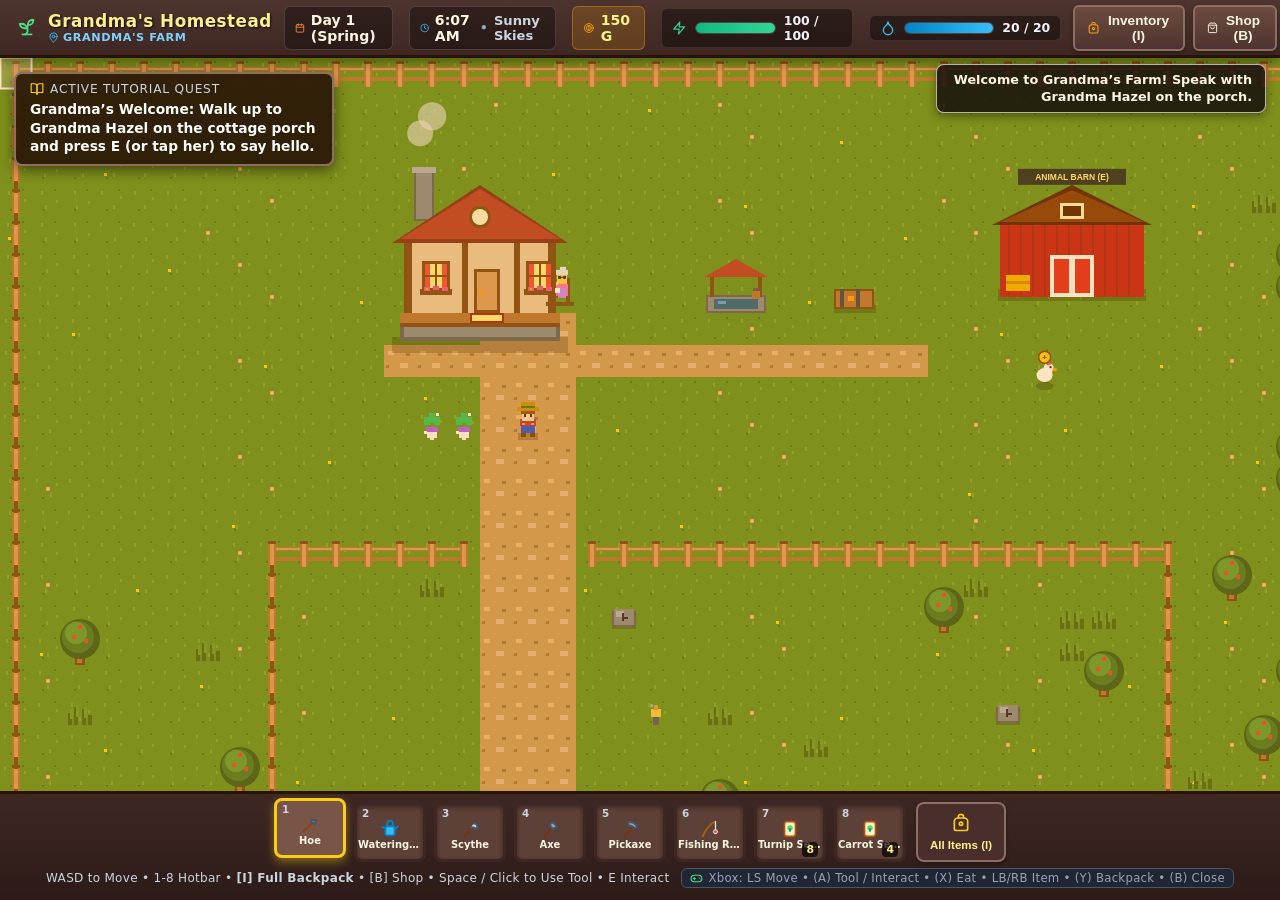
==== commit 31f25077: "Add Homestead expansions, mobile/RG556 scaling, and Xbox modal controls" ====
--- a/Grandmas-Homestead/index.html
+++ b/Grandmas-Homestead/index.html
@@ -2,7 +2,7 @@
 <html lang="en">
 <head>
   <meta charset="UTF-8">
-  <meta name="viewport" content="width=device-width, initial-scale=1.0, maximum-scale=1.0, user-scalable=no">
+  <meta name="viewport" content="width=device-width, initial-scale=1.0, maximum-scale=1.0, user-scalable=no, viewport-fit=cover">
   <title>Grandma's Homestead - Farming Simulator</title>
   <link rel="stylesheet" href="style.css">
 </head>
@@ -437,7 +437,9 @@
             <li><strong>Water Daily:</strong> Equip your Watering Can (2). Seeds only grow on days they are watered!</li>
             <li><strong>Refill Water:</strong> Click on the stone well or the pond on the east side to fill your can to 20/20.</li>
             <li><strong>Clear Debris:</strong> Use Scythe (3) for weeds, Axe (4) for wood logs, and Pickaxe (5) for stone boulders.</li>
-            <li><strong>Harvest & Sell:</strong> When crops shimmer with a golden sparkle, click them to harvest. Sell them at the Village Shop or Shipping Bin for Gold!</li>
+            <li><strong>Harvest &amp; Sell:</strong> When crops shimmer with a golden sparkle, click them to harvest. Sell individual items or stacks at the Village Shop or Shipping Bin for Gold!</li>
+            <li><strong>Go Fishing:</strong> Equip the <strong>Fishing Rod</strong> by Lake Hazel (east farm dock) or Oakhaven Canal! Press Space / Click / USE when you see <strong>! BITE !</strong>, then tap inside the green bar to catch 6 fish species!</li>
+            <li><strong>Forage &amp; Cook:</strong> Gather wild flowers, mushrooms, berries, and honey around the farm, then cook hearty recipes at the <strong>Kitchen Table</strong> inside Grandma's Cottage!</li>
           </ol>
         </div>
 
@@ -721,6 +723,7 @@
           <button class="shop-tab-btn active" data-inv-tab="all">All Items</button>
           <button class="shop-tab-btn" data-inv-tab="tool">Tools</button>
           <button class="shop-tab-btn" data-inv-tab="seed">Seeds &amp; Crops</button>
+          <button class="shop-tab-btn" data-inv-tab="fish">Fish &amp; Forage</button>
           <button class="shop-tab-btn" data-inv-tab="food">Food &amp; Energy</button>
           <button class="shop-tab-btn" data-inv-tab="material">Materials</button>
         </div>
@@ -734,6 +737,29 @@
   </div>
 
   <!-- Game Scripts -->
+  <!-- 12. Grandma's Country Kitchen & Angler Log Modal -->
+  <div id="cookingModal" class="game-modal">
+    <div class="modal-card" style="max-width: 640px;">
+      <div class="modal-header">
+        <div class="modal-title-wrap">
+          <svg class="ui-icon" style="color: #ea580c;" viewBox="0 0 24 24">
+            <path d="M3 11h18v2a7 7 0 0 1-7 7h-4a7 7 0 0 1-7-7v-2Z"/>
+            <path d="M6 11V7a3 3 0 0 1 3-3h6a3 3 0 0 1 3 3v4"/>
+          </svg>
+          <span>Grandma's Country Kitchen &amp; Log</span>
+        </div>
+        <button class="modal-close-btn" aria-label="Close Kitchen">
+          <svg class="ui-icon" viewBox="0 0 24 24">
+            <line x1="18" y1="6" x2="6" y2="18"/>
+            <line x1="6" y1="6" x2="18" y2="18"/>
+          </svg>
+        </button>
+      </div>
+      <div class="modal-body" id="cookingContent">
+        <!-- Injected by game.js -->
+      </div>
+    </div>
+  </div>
   <script src="audio.js"></script>
   <script src="sprites.js"></script>
   <script src="game.js"></script>
--- a/Grandmas-Homestead/style.css
+++ b/Grandmas-Homestead/style.css
@@ -407,10 +407,18 @@
   width: 100%;
   max-width: 620px;
   max-height: 85vh;
+  max-height: 88dvh;
   display: flex;
   flex-direction: column;
   overflow: hidden;
   animation: modalPop 0.2s cubic-bezier(0.175, 0.885, 0.32, 1.275);
+}
+
+button.gp-focus {
+  outline: 3px solid #f59e0b !important;
+  outline-offset: 2px;
+  box-shadow: 0 0 12px rgba(245, 158, 11, 0.65) !important;
+  transform: translateY(-1px);
 }
 
 @keyframes modalPop {
@@ -556,6 +564,79 @@
   background: linear-gradient(180deg, #0284c7 0%, #0369a1 100%);
   border-color: #38bdf8;
 }
+
+.hotbar-icon-wrap {
+  display: flex;
+  align-items: center;
+  justify-content: center;
+  width: 22px;
+  height: 22px;
+  margin-top: 4px;
+}
+
+.slot-item-name {
+  font-size: 0.62rem;
+  font-weight: 700;
+  color: #fdf6e2;
+  text-align: center;
+  line-height: 1.05;
+  white-space: nowrap;
+  overflow: hidden;
+  text-overflow: ellipsis;
+  max-width: 64px;
+}
+
+.shop-card-left {
+  display: flex;
+  align-items: center;
+  gap: 10px;
+  min-width: 0;
+}
+
+.shop-item-icon {
+  width: 38px;
+  height: 38px;
+  border-radius: 8px;
+  background: #fef3c7;
+  border: 2px solid #d7ccc8;
+  display: flex;
+  align-items: center;
+  justify-content: center;
+  flex-shrink: 0;
+}
+
+.shop-sell-actions {
+  display: flex;
+  align-items: center;
+  gap: 6px;
+  flex-wrap: wrap;
+  justify-content: flex-end;
+  flex-shrink: 0;
+}
+
+.shop-sell-btn.qty-one {
+  background: linear-gradient(180deg, #16a34a 0%, #15803d 100%);
+  border-color: #4ade80;
+  padding: 6px 10px;
+  font-size: 0.78rem;
+}
+
+.shop-sell-btn.qty-five {
+  background: linear-gradient(180deg, #d97706 0%, #b45309 100%);
+  border-color: #f59e0b;
+  padding: 6px 10px;
+  font-size: 0.78rem;
+}
+
+.shop-sell-btn.qty-stack {
+  background: linear-gradient(180deg, #0284c7 0%, #0369a1 100%);
+  border-color: #38bdf8;
+  padding: 6px 10px;
+  font-size: 0.78rem;
+}
+
+.inv-card-badge.fish { background: #cffafe; color: #0e7490; }
+.inv-card-badge.forage { background: #fce7f3; color: #be185d; }
 
 .empty-shop-state {
   text-align: center;
@@ -776,38 +857,43 @@
 /* --- Floating In-Game Toast Notifications --- */
 #toastContainer {
   position: fixed;
-  bottom: 90px;
-  left: 50%;
-  transform: translateX(-50%);
-  display: flex;
-  flex-direction: column;
-  gap: 8px;
-  align-items: center;
+  top: 64px;
+  right: 14px;
+  left: auto;
+  bottom: auto;
+  transform: none;
+  max-width: min(330px, calc(100vw - 24px));
+  display: flex;
+  flex-direction: column;
+  gap: 6px;
+  align-items: flex-end;
   z-index: 2000;
   pointer-events: none;
 }
 
 .game-toast {
-  background: rgba(30, 18, 12, 0.92);
+  background: rgba(24, 18, 14, 0.88);
   color: #fdf6e2;
-  border: 2px solid #d7ccc8;
+  border: 1.5px solid rgba(215, 204, 200, 0.85);
   border-radius: 8px;
-  padding: 10px 18px;
-  font-size: 0.88rem;
-  font-weight: 700;
-  box-shadow: 0 4px 14px rgba(0, 0, 0, 0.5);
-  animation: toastIn 0.25s cubic-bezier(0.175, 0.885, 0.32, 1.275);
+  padding: 7px 13px;
+  font-size: 0.8rem;
+  font-weight: 700;
+  line-height: 1.3;
+  text-align: right;
+  box-shadow: 0 3px 10px rgba(0, 0, 0, 0.4);
+  animation: toastIn 0.2s cubic-bezier(0.175, 0.885, 0.32, 1.275);
 }
 
 .game-toast.fade-out {
   opacity: 0;
-  transform: translateY(-8px);
-  transition: all 0.3s ease;
+  transform: translateX(12px);
+  transition: all 0.25s ease;
 }
 
 @keyframes toastIn {
-  0% { transform: translateY(12px); opacity: 0; }
-  100% { transform: translateY(0); opacity: 1; }
+  0% { transform: translateX(14px); opacity: 0; }
+  100% { transform: translateX(0); opacity: 1; }
 }
 
 /* --- Inventory & Backpack Modal Styles --- */
@@ -949,6 +1035,14 @@
   .mobile-controls-layer {
     display: block;
   }
+}
+
+body.input-gamepad .mobile-controls-layer {
+  display: none !important;
+}
+
+body.input-touch .mobile-controls-layer {
+  display: block;
 }
 
 .virtual-joystick-wrap {
@@ -1063,3 +1157,66 @@
     padding: 2px 8px !important;
   }
 }
+
+/* Compact Landscape Handheld (Anbernic RG556 ~915x515 / Horizontal Phones) */
+@media (max-height: 580px) and (orientation: landscape) {
+  #gameHeader {
+    padding: 4px calc(10px + env(safe-area-inset-right, 0px)) 4px calc(10px + env(safe-area-inset-left, 0px));
+    gap: 6px;
+  }
+  .farm-title {
+    font-size: 0.85rem;
+  }
+  .hud-meters {
+    gap: 6px;
+  }
+  .hud-badge, .stat-bar-container {
+    padding: 2px 7px;
+    font-size: 0.74rem;
+  }
+  .stat-bar {
+    width: 64px;
+    height: 9px;
+  }
+  .btn-header {
+    padding: 4px 8px;
+    font-size: 0.72rem;
+  }
+  #gameFooter {
+    padding: 4px 8px calc(4px + env(safe-area-inset-bottom, 0px));
+  }
+  .gamepad-hint-row {
+    font-size: 0.66rem;
+    margin-bottom: 2px;
+  }
+  .hotbar-slot {
+    width: 38px;
+    height: 38px;
+  }
+  #btnOpenBackpack {
+    height: 40px !important;
+    padding: 2px 10px !important;
+  }
+  .virtual-joystick-wrap {
+    bottom: 62px;
+    left: calc(14px + env(safe-area-inset-left, 0px));
+    width: 78px;
+    height: 78px;
+  }
+  .virtual-joystick-knob {
+    width: 34px;
+    height: 34px;
+  }
+  .mobile-action-buttons {
+    bottom: 62px;
+    right: calc(14px + env(safe-area-inset-right, 0px));
+  }
+  .mobile-action-btn {
+    width: 52px;
+    height: 52px;
+    font-size: 0.6rem;
+  }
+  .modal-card {
+    max-height: 92dvh;
+  }
+}
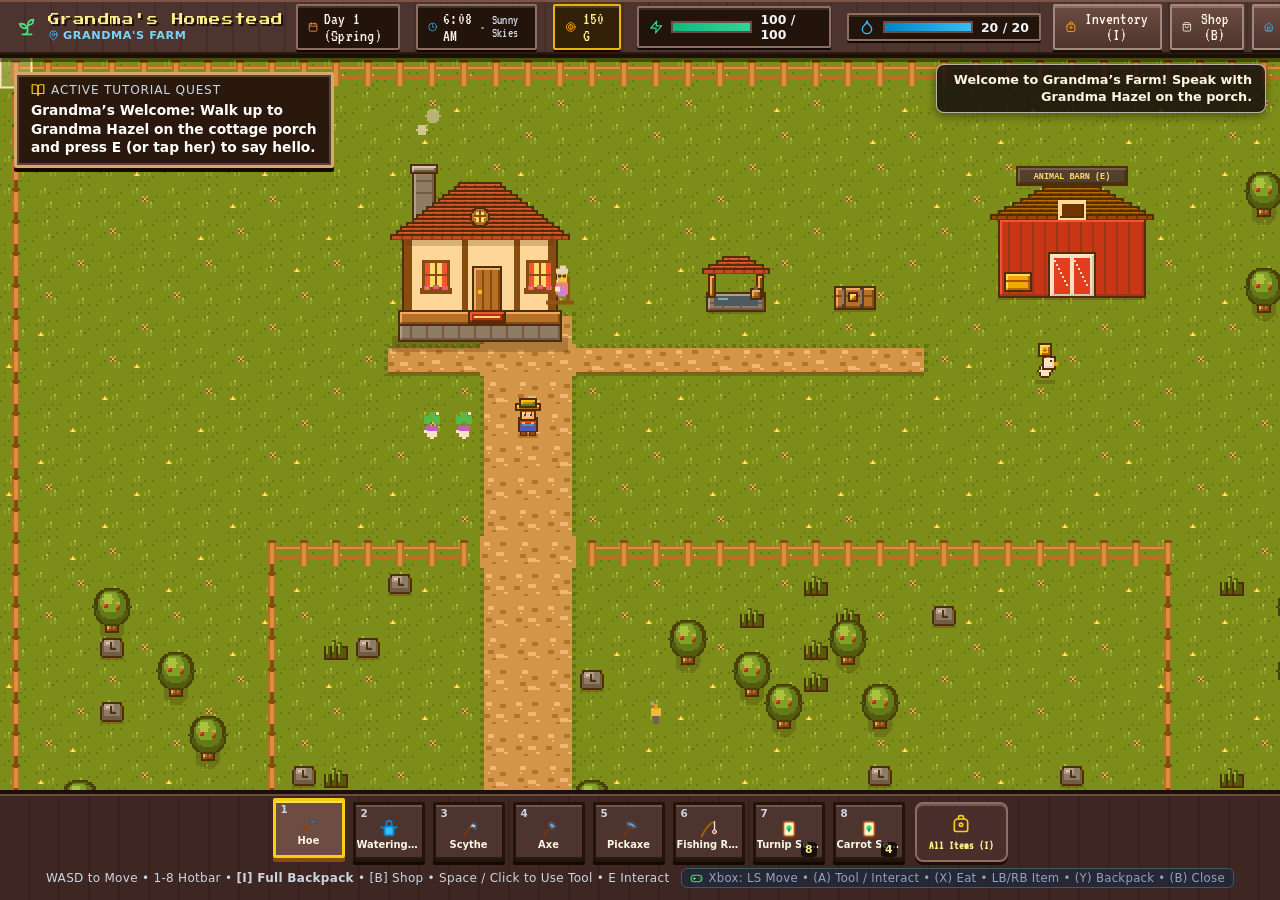
==== commit fd15ff56: "Upgrade Grandma's Homestead to 16-bit SNES pixel art graphics" ====
--- a/Grandmas-Homestead/index.html
+++ b/Grandmas-Homestead/index.html
@@ -3,7 +3,8 @@
 <head>
   <meta charset="UTF-8">
   <meta name="viewport" content="width=device-width, initial-scale=1.0, maximum-scale=1.0, user-scalable=no, viewport-fit=cover">
-  <title>Grandma's Homestead - Farming Simulator</title>
+  <title>Grandma's Homestead - 16-Bit Farming RPG</title>
+  <link href="https://fonts.googleapis.com/css2?family=Press+Start+2P&family=VT323&display=swap" rel="stylesheet">
   <link rel="stylesheet" href="style.css">
 </head>
 <body>
--- a/Grandmas-Homestead/style.css
+++ b/Grandmas-Homestead/style.css
@@ -14,7 +14,8 @@
   --blue-water: #0284c7;
   --blue-water-light: #38bdf8;
   --red-energy: #e11d48;
-  --font-pixel: 'Segoe UI', system-ui, -apple-system, sans-serif;
+  --font-pixel: 'VT323', 'Courier New', monospace;
+  --font-retro-head: 'Press Start 2P', 'Courier New', monospace;
 }
 
 * {
@@ -25,8 +26,8 @@
 }
 
 body {
-  font-family: var(--font-pixel);
-  background-color: #1a1a1a;
+  font-family: 'Segoe UI', system-ui, -apple-system, sans-serif;
+  background-color: #140c06;
   color: #2b1d0c;
   overflow: hidden;
   height: 100vh;
@@ -35,19 +36,26 @@
   flex-direction: column;
 }
 
-/* --- Top Navigation & HUD --- */
+/* --- Top Navigation & 16-Bit SNES Wooden HUD --- */
 #gameHeader {
   height: 58px;
   min-height: 58px;
-  background: linear-gradient(180deg, #4e342e 0%, #3e2723 100%);
-  border-bottom: 3px solid #271406;
+  background: repeating-linear-gradient(
+    90deg,
+    #4e342e 0px, #4e342e 24px,
+    #462e28 24px, #462e28 26px
+  );
+  border-bottom: 4px solid #1b0f07;
+  box-shadow:
+    inset 0 2px 0 #795548,
+    inset 0 -2px 0 #2d1a0f,
+    0 4px 0 rgba(0, 0, 0, 0.45);
   display: flex;
   align-items: center;
   justify-content: space-between;
   padding: 0 16px;
   color: #fdf6e2;
   z-index: 10;
-  box-shadow: 0 4px 12px rgba(0, 0, 0, 0.4);
   gap: 12px;
 }
 
@@ -63,17 +71,18 @@
   flex-direction: column;
   justify-content: center;
   line-height: 1.1;
-  gap: 2px;
+  gap: 3px;
 }
 
 .farm-title {
-  font-weight: 800;
-  font-size: 1.05rem;
-  letter-spacing: 0.5px;
+  font-family: var(--font-retro-head);
+  font-weight: 400;
+  font-size: 0.72rem;
+  letter-spacing: 0.4px;
   color: #fef08a;
-  text-shadow: 1px 1px 2px rgba(0,0,0,0.8);
+  text-shadow: 2px 2px 0 #1b0f07;
   white-space: nowrap;
-  line-height: 1.1;
+  line-height: 1.2;
 }
 
 .location-badge {
@@ -99,17 +108,20 @@
   display: flex;
   align-items: center;
   gap: 6px;
-  background: rgba(0, 0, 0, 0.35);
-  border: 1px solid rgba(255, 255, 255, 0.15);
-  padding: 5px 10px;
-  border-radius: 6px;
-  font-size: 0.88rem;
-  font-weight: 600;
+  background: #23140b;
+  border: 2px solid #8d6e63;
+  box-shadow: inset 0 2px 0 rgba(255,255,255,0.12), 0 2px 0 #120904;
+  padding: 4px 10px;
+  border-radius: 2px;
+  font-family: var(--font-pixel);
+  font-size: 1.08rem;
+  font-weight: 400;
+  letter-spacing: 0.3px;
 }
 
 .gold-badge {
-  background: rgba(245, 158, 11, 0.18);
-  border-color: rgba(245, 158, 11, 0.4);
+  background: #332008;
+  border-color: #eab308;
   color: #fef08a;
 }
 
@@ -118,19 +130,20 @@
   display: flex;
   align-items: center;
   gap: 8px;
-  background: rgba(0, 0, 0, 0.4);
+  background: #23140b;
   padding: 4px 10px;
-  border-radius: 6px;
-  border: 1px solid rgba(255, 255, 255, 0.1);
+  border-radius: 2px;
+  border: 2px solid #8d6e63;
+  box-shadow: inset 0 2px 0 rgba(255,255,255,0.1), 0 2px 0 #120904;
 }
 
 .stat-bar {
   width: 90px;
   height: 12px;
-  background: #26170d;
-  border-radius: 6px;
+  background: #140b05;
+  border-radius: 0px;
   overflow: hidden;
-  border: 1px solid rgba(255, 255, 255, 0.2);
+  border: 2px solid #6d4c41;
   position: relative;
 }
 
@@ -167,14 +180,15 @@
   gap: 6px;
   background: linear-gradient(180deg, #6d4c41 0%, #4e342e 100%);
   color: #fdf6e2;
-  border: 2px solid #8d6e63;
-  border-radius: 6px;
-  padding: 6px 12px;
-  font-size: 0.85rem;
-  font-weight: 600;
+  border: 2px solid #a1887f;
+  border-radius: 2px;
+  padding: 5px 10px;
+  font-family: var(--font-pixel);
+  font-size: 1.05rem;
+  font-weight: 400;
   cursor: pointer;
-  transition: all 0.15s ease;
-  box-shadow: 0 2px 4px rgba(0,0,0,0.3);
+  transition: transform 0.08s steps(2);
+  box-shadow: inset 0 2px 0 rgba(255,255,255,0.2), 0 3px 0 #1b0f07;
 }
 
 .btn-header:hover {
@@ -225,26 +239,30 @@
   width: 100%;
   height: 100%;
   display: block;
+  image-rendering: -moz-crisp-edges;
+  image-rendering: -webkit-crisp-edges;
+  image-rendering: crisp-edges;
   image-rendering: pixelated;
   cursor: crosshair;
 }
 
-/* Floating Active Quest Banner */
+/* Floating Active Quest Banner (16-bit SNES RPG Wooden Plaque) */
 #floatingQuestBox {
   position: absolute;
   top: 14px;
   left: 14px;
-  background: rgba(39, 20, 6, 0.90);
-  border: 2px solid #8d6e63;
-  backdrop-filter: blur(6px);
+  background: #2b180c;
+  border: 3px solid #d7a86e;
   color: #fef08a;
   padding: 8px 14px;
-  border-radius: 8px;
+  border-radius: 2px;
   max-width: 320px;
-  box-shadow: 0 4px 14px rgba(0, 0, 0, 0.5);
+  box-shadow:
+    inset 0 0 0 2px #5d4037,
+    0 4px 0 #140a04;
   pointer-events: auto;
   cursor: pointer;
-  transition: transform 0.2s, border-color 0.2s;
+  transition: transform 0.12s steps(2), border-color 0.15s;
   z-index: 15;
 }
 
@@ -271,10 +289,15 @@
   line-height: 1.35;
 }
 
-/* --- Bottom Toolbar / Hotbar --- */
+/* --- Bottom Toolbar / Hotbar (16-bit SNES Wood Frame) --- */
 #gameFooter {
-  background: linear-gradient(180deg, #3e2723 0%, #2c1b18 100%);
-  border-top: 3px solid #271406;
+  background: repeating-linear-gradient(
+    90deg,
+    #3e2723 0px, #3e2723 28px,
+    #36211d 28px, #36211d 30px
+  );
+  border-top: 4px solid #1b0f07;
+  box-shadow: inset 0 2px 0 #6d4c41;
   padding: 8px 16px 12px;
   display: flex;
   flex-direction: column;
@@ -291,9 +314,9 @@
 .hotbar-slot {
   width: 72px;
   height: 60px;
-  background: #5d4037;
-  border: 3px solid #3e2723;
-  border-radius: 8px;
+  background: #4e342e;
+  border: 3px solid #23140b;
+  border-radius: 2px;
   display: flex;
   flex-direction: column;
   align-items: center;
@@ -301,20 +324,25 @@
   padding: 4px;
   position: relative;
   cursor: pointer;
-  box-shadow: inset 0 2px 4px rgba(0, 0, 0, 0.4);
-  transition: all 0.15s ease;
+  box-shadow:
+    inset 0 2px 0 #795548,
+    inset 0 -2px 0 #2d1a0f,
+    0 3px 0 #140a04;
+  transition: transform 0.08s steps(2);
 }
 
 .hotbar-slot:hover {
   background: #6d4c41;
-  border-color: #8d6e63;
+  border-color: #a1887f;
 }
 
 .hotbar-slot.active {
   border-color: #facc15;
-  background: #795548;
+  background: #6d4c41;
   transform: translateY(-4px);
-  box-shadow: 0 4px 10px rgba(250, 204, 21, 0.4);
+  box-shadow:
+    inset 0 2px 0 #fde047,
+    0 4px 0 #854d0e;
 }
 
 .slot-number {
@@ -1165,7 +1193,7 @@
     gap: 6px;
   }
   .farm-title {
-    font-size: 0.85rem;
+    font-size: 0.58rem;
   }
   .hud-meters {
     gap: 6px;
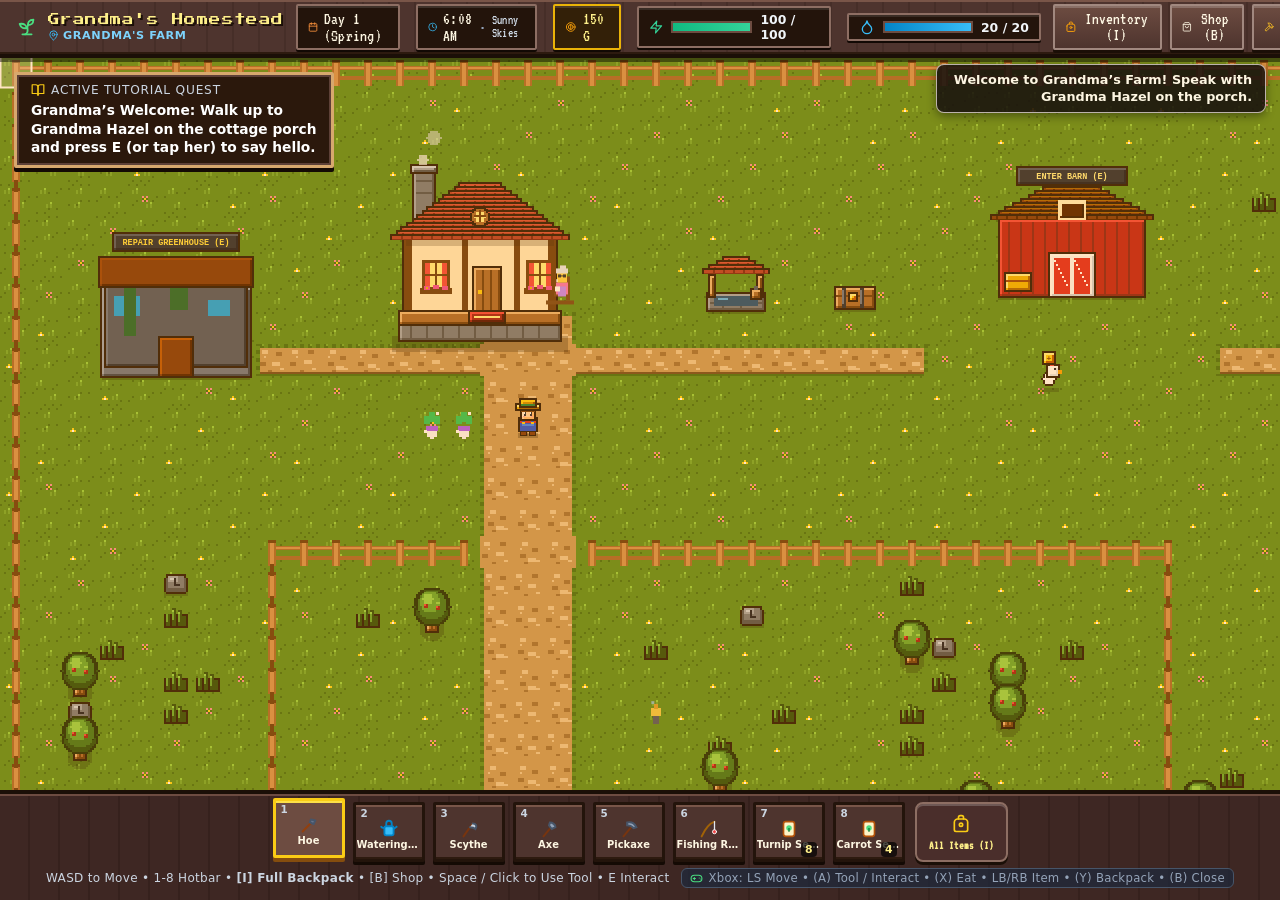
==== commit 0ed73f1e: "Expand Grandma's Homestead, update Tri-Vertex weapon pickups, and fix GitHub Pages deploy" ====
--- a/Grandmas-Homestead/index.html
+++ b/Grandmas-Homestead/index.html
@@ -107,6 +107,16 @@
           <path d="M16 10a4 4 0 0 1-8 0"/>
         </svg>
         <span>Shop (B)</span>
+      </button>
+
+      <!-- Artisan Crafting -->
+      <button id="btnCraft" class="btn-header" title="Craft Artisan Machines, Sprinklers & Storage (Hotkey: C)">
+        <svg class="ui-icon" style="color: #fbbf24;" viewBox="0 0 24 24">
+          <path d="m15 12-8.5 8.5c-.83.83-2.17.83-3 0a2.12 2.12 0 0 1 0-3L12 9"/>
+          <path d="M17.64 15 22 10.64"/>
+          <path d="m20.91 11.7-1.25-1.25c-.6-.6-.93-1.4-.93-2.25v-.86L16.01 4.6a5.56 5.56 0 0 0-3.94-1.64H9l.92.82A6.18 6.18 0 0 1 12 8.4v1.56l2 2h2.47l2.26 1.91"/>
+        </svg>
+        <span>Craft (C)</span>
       </button>
 
       <!-- Travel between Farm and City -->
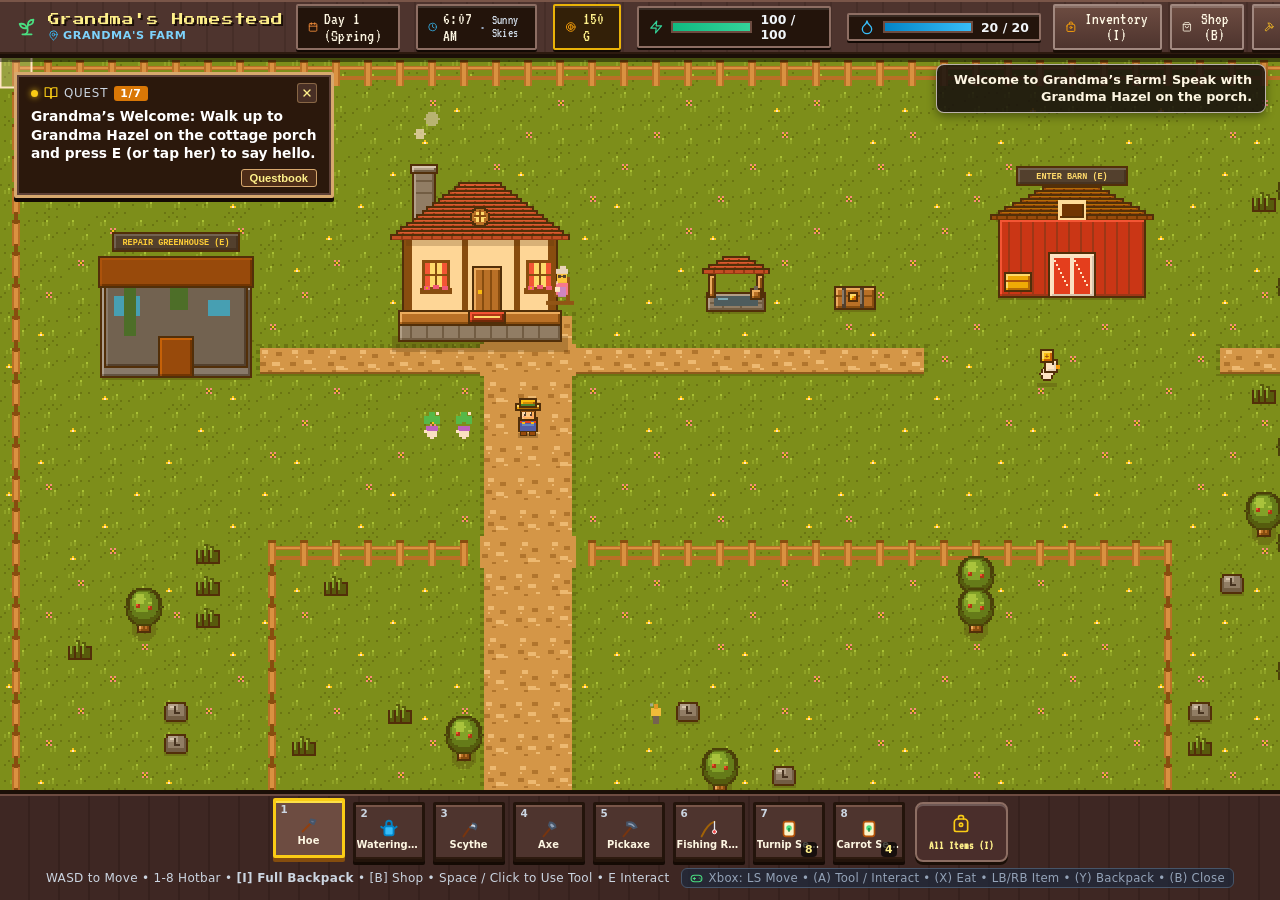
==== commit 3b257d1c: "Make tutorial/quest banners collapsible indicator pills on Mini-Mart and Grandmas-Homestead" ====
--- a/Grandmas-Homestead/index.html
+++ b/Grandmas-Homestead/index.html
@@ -188,15 +188,25 @@
     <canvas id="gameCanvas"></canvas>
 
     <!-- Floating Active Quest Banner -->
-    <div id="floatingQuestBox" onclick="window.game.openTutorialModal()" title="Click to open Grandma's Questbook">
+    <div id="floatingQuestBox" class="is-collapsed" title="Click to view active tutorial quest">
       <div class="quest-header-row">
+        <span id="questAlertDot" class="quest-alert-dot" aria-hidden="true"></span>
         <svg class="ui-icon" style="width: 14px; height: 14px; color: #facc15;" viewBox="0 0 24 24">
           <path d="M2 3h6a4 4 0 0 1 4 4v14a3 3 0 0 0-3-3H2z"/>
           <path d="M22 3h-6a4 4 0 0 0-4 4v14a3 3 0 0 1 3-3h7z"/>
         </svg>
-        <span>Active Tutorial Quest</span>
+        <span class="quest-label">QUEST</span>
+        <span id="questCountBadge" class="quest-count-badge">1</span>
+        <button type="button" id="btnQuestCollapse" class="quest-close-btn" title="Collapse" aria-label="Collapse tutorial banner">
+          <svg width="12" height="12" viewBox="0 0 24 24" fill="none" stroke="currentColor" stroke-width="2.8" stroke-linecap="round" stroke-linejoin="round">
+            <line x1="18" y1="6" x2="6" y2="18"/><line x1="6" y1="6" x2="18" y2="18"/>
+          </svg>
+        </button>
       </div>
       <div id="activeQuestText">Loading tutorial...</div>
+      <div class="quest-footer-row">
+        <button type="button" id="btnQuestAll" class="quest-all-btn">Questbook</button>
+      </div>
     </div>
   </main>
 
--- a/Grandmas-Homestead/style.css
+++ b/Grandmas-Homestead/style.css
@@ -275,11 +275,111 @@
   display: flex;
   align-items: center;
   gap: 6px;
-  font-size: 0.76rem;
+  font-size: 0.74rem;
   text-transform: uppercase;
   letter-spacing: 0.8px;
   color: #cbd5e1;
   margin-bottom: 4px;
+}
+
+.quest-alert-dot {
+  width: 7px;
+  height: 7px;
+  border-radius: 50%;
+  background: #facc15;
+  box-shadow: 0 0 6px rgba(250, 204, 21, 0.9);
+  display: none;
+  flex-shrink: 0;
+  animation: questPulse 1.6s ease-in-out infinite;
+}
+
+#floatingQuestBox.has-pending .quest-alert-dot {
+  display: inline-block;
+}
+
+@keyframes questPulse {
+  0%, 100% { transform: scale(1); opacity: 1; }
+  50% { transform: scale(1.35); opacity: 0.65; }
+}
+
+.quest-count-badge {
+  background: #d97706;
+  color: #ffffff;
+  padding: 1px 6px;
+  border-radius: 3px;
+  font-size: 0.68rem;
+  font-weight: 700;
+}
+
+.quest-close-btn {
+  margin-left: auto;
+  display: inline-flex;
+  align-items: center;
+  justify-content: center;
+  width: 20px;
+  height: 20px;
+  border-radius: 3px;
+  border: 1px solid rgba(215, 168, 110, 0.45);
+  background: rgba(93, 64, 55, 0.6);
+  color: #fef08a;
+  cursor: pointer;
+}
+
+.quest-close-btn:hover {
+  background: rgba(215, 168, 110, 0.25);
+  color: #ffffff;
+}
+
+.quest-footer-row {
+  display: flex;
+  justify-content: flex-end;
+  margin-top: 6px;
+}
+
+.quest-all-btn {
+  font-size: 0.7rem;
+  font-weight: 700;
+  padding: 2px 8px;
+  border-radius: 3px;
+  border: 1px solid #d7a86e;
+  background: #4e2d18;
+  color: #fef08a;
+  cursor: pointer;
+}
+
+.quest-all-btn:hover {
+  background: #6d3f22;
+}
+
+#floatingQuestBox.is-collapsed {
+  padding: 5px 10px;
+  max-width: none;
+  border-radius: 4px;
+}
+
+#floatingQuestBox.is-collapsed .quest-header-row {
+  margin-bottom: 0;
+}
+
+#floatingQuestBox.is-collapsed #activeQuestText,
+#floatingQuestBox.is-collapsed .quest-footer-row,
+#floatingQuestBox.is-collapsed .quest-close-btn {
+  display: none;
+}
+
+@media (max-width: 720px), (max-height: 580px) {
+  #floatingQuestBox {
+    top: 8px;
+    left: 8px;
+    max-width: 240px;
+    padding: 6px 10px;
+  }
+  #floatingQuestBox.is-collapsed {
+    padding: 4px 8px;
+  }
+  #activeQuestText {
+    font-size: 0.76rem;
+  }
 }
 
 #activeQuestText {
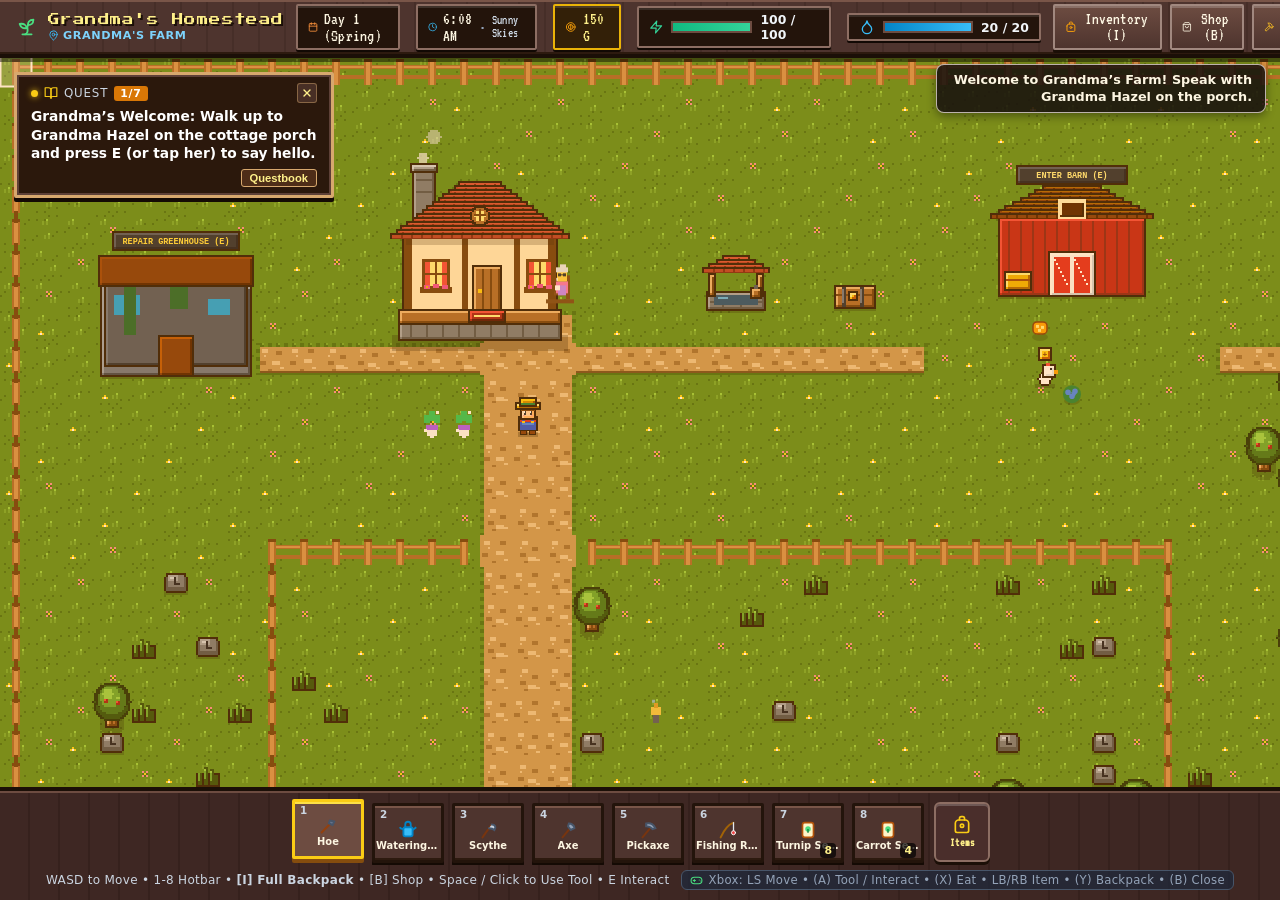
==== commit cd5665f6: "Improve mobile experience: Tri-Vertex sideways lock/FOV/buttons and Grandmas-Homestead mobile hotbar" ====
--- a/Grandmas-Homestead/index.html
+++ b/Grandmas-Homestead/index.html
@@ -215,17 +215,18 @@
 
   <!-- Bottom Hotbar & Key Controls -->
   <footer id="gameFooter">
-    <div style="display: flex; align-items: center; justify-content: center; gap: 10px;">
+    <div id="mobileActiveItemBar" class="mobile-active-item-bar">Selected: Hoe</div>
+    <div class="hotbar-row">
       <div id="hotbarSlots">
         <!-- Rendered dynamically by game.js -->
       </div>
-      <button id="btnOpenBackpack" class="btn-header" style="height: 60px; padding: 4px 12px; display: flex; flex-direction: column; align-items: center; justify-content: center; background: #4a2e2b; border: 2px solid #8d6e63; border-radius: 8px; cursor: pointer;" title="Open Backpack (I)">
+      <button id="btnOpenBackpack" class="btn-header backpack-hotbar-btn" title="Open Backpack (I)">
         <svg class="ui-icon" style="color: #facc15; width: 20px; height: 20px;" viewBox="0 0 24 24">
           <path d="M4 10a4 4 0 0 1 4-4h8a4 4 0 0 1 4 4v9a2 2 0 0 1-2 2H6a2 2 0 0 1-2-2v-9Z"/>
           <path d="M9 6V4a2 2 0 0 1 2-2h2a2 2 0 0 1 2 2v2"/>
           <circle cx="12" cy="13" r="2"/>
         </svg>
-        <span style="font-size: 0.72rem; font-weight: bold; color: #fef08a;">All Items (I)</span>
+        <span class="backpack-btn-label">Items</span>
       </button>
     </div>
     <div class="controls-hint gamepad-hint-row">
@@ -246,8 +247,14 @@
       <div id="farmJoyKnob" class="virtual-joystick-knob"></div>
     </div>
     <div class="mobile-action-buttons">
+      <button id="btnMobileEat" class="mobile-action-btn action-eat" title="Quick Eat Food">
+        <svg class="ui-icon" style="width: 20px; height: 20px;" viewBox="0 0 24 24">
+          <path d="M19 14c1.49-1.46 3-3.21 3-5.5A5.5 5.5 0 0 0 16.5 3c-1.76 0-3 .5-4.5 2-1.5-1.5-2.74-2-4.5-2A5.5 5.5 0 0 0 2 8.5c0 2.3 1.5 4.05 3 5.5l7 7Z"/>
+        </svg>
+        <span>EAT</span>
+      </button>
       <button id="btnMobileUse" class="mobile-action-btn action-use" title="Use Active Tool / Interact">
-        <svg class="ui-icon" style="width: 26px; height: 26px;" viewBox="0 0 24 24">
+        <svg class="ui-icon" style="width: 24px; height: 24px;" viewBox="0 0 24 24">
           <path d="M14.7 6.3a1 1 0 0 0 0 1.4l1.6 1.6a1 1 0 0 0 1.4 0l3.77-3.77a6 6 0 0 1-7.94 7.94l-6.91 6.91a2.12 2.12 0 0 1-3-3l6.91-6.91a6 6 0 0 1 7.94-7.94l-3.76 3.76z"/>
         </svg>
         <span>USE</span>
--- a/Grandmas-Homestead/style.css
+++ b/Grandmas-Homestead/style.css
@@ -31,6 +31,7 @@
   color: #2b1d0c;
   overflow: hidden;
   height: 100vh;
+  height: 100dvh;
   width: 100vw;
   display: flex;
   flex-direction: column;
@@ -230,6 +231,7 @@
 /* --- Canvas Area --- */
 #canvasContainer {
   flex: 1;
+  min-height: 0;
   position: relative;
   overflow: hidden;
   background-color: #1a2f15;
@@ -351,6 +353,10 @@
   background: #6d3f22;
 }
 
+#floatingQuestBox.is-hidden {
+  display: none !important;
+}
+
 #floatingQuestBox.is-collapsed {
   padding: 5px 10px;
   max-width: none;
@@ -398,22 +404,57 @@
   );
   border-top: 4px solid #1b0f07;
   box-shadow: inset 0 2px 0 #6d4c41;
-  padding: 8px 16px 12px;
+  padding: 8px 14px calc(10px + env(safe-area-inset-bottom, 0px));
   display: flex;
   flex-direction: column;
   align-items: center;
-  gap: 6px;
-  z-index: 10;
+  gap: 5px;
+  z-index: 20;
+  flex-shrink: 0;
+  width: 100%;
+}
+
+.mobile-active-item-bar {
+  display: none;
+  font-family: var(--font-pixel);
+  font-size: 0.85rem;
+  color: #fef08a;
+  background: rgba(20, 11, 5, 0.72);
+  border: 1.5px solid #8d6e63;
+  border-radius: 999px;
+  padding: 1px 10px;
+  letter-spacing: 0.3px;
+}
+
+.hotbar-row {
+  display: flex;
+  align-items: center;
+  justify-content: center;
+  gap: 8px;
+  width: 100%;
+  max-width: 100%;
 }
 
 #hotbarSlots {
   display: flex;
+  align-items: center;
   gap: 8px;
+  overflow-x: auto;
+  overflow-y: visible;
+  scrollbar-width: none;
+  -webkit-overflow-scrolling: touch;
+  padding: 4px 2px 2px;
+  max-width: 100%;
+}
+
+#hotbarSlots::-webkit-scrollbar {
+  display: none;
 }
 
 .hotbar-slot {
   width: 72px;
   height: 60px;
+  flex-shrink: 0;
   background: #4e342e;
   border: 3px solid #23140b;
   border-radius: 2px;
@@ -424,11 +465,36 @@
   padding: 4px;
   position: relative;
   cursor: pointer;
+  touch-action: manipulation;
   box-shadow:
     inset 0 2px 0 #795548,
     inset 0 -2px 0 #2d1a0f,
     0 3px 0 #140a04;
   transition: transform 0.08s steps(2);
+}
+
+.backpack-hotbar-btn {
+  height: 60px;
+  min-width: 56px;
+  padding: 4px 12px;
+  display: flex;
+  flex-direction: column;
+  align-items: center;
+  justify-content: center;
+  gap: 2px;
+  background: #4a2e2b;
+  border: 2px solid #8d6e63;
+  border-radius: 6px;
+  cursor: pointer;
+  flex-shrink: 0;
+  touch-action: manipulation;
+}
+
+.backpack-btn-label {
+  font-size: 0.72rem;
+  font-weight: 700;
+  color: #fef08a;
+  line-height: 1;
 }
 
 .hotbar-slot:hover {
@@ -1165,7 +1231,8 @@
   }
 }
 
-body.input-gamepad .mobile-controls-layer {
+body.input-gamepad .mobile-controls-layer,
+body.modal-open .mobile-controls-layer {
   display: none !important;
 }
 
@@ -1175,24 +1242,24 @@
 
 .virtual-joystick-wrap {
   position: absolute;
-  bottom: 85px;
-  left: 20px;
-  width: 96px;
-  height: 96px;
-  background: rgba(30, 41, 59, 0.45);
-  border: 3px solid rgba(255, 255, 255, 0.35);
+  bottom: calc(82px + env(safe-area-inset-bottom, 0px));
+  left: calc(16px + env(safe-area-inset-left, 0px));
+  width: 92px;
+  height: 92px;
+  background: rgba(30, 41, 59, 0.52);
+  border: 3px solid rgba(255, 255, 255, 0.42);
   border-radius: 50%;
   pointer-events: auto;
   touch-action: none;
   display: flex;
   align-items: center;
   justify-content: center;
-  box-shadow: 0 4px 14px rgba(0, 0, 0, 0.4);
+  box-shadow: 0 4px 14px rgba(0, 0, 0, 0.45);
 }
 
 .virtual-joystick-knob {
-  width: 42px;
-  height: 42px;
+  width: 40px;
+  height: 40px;
   background: #4ade80;
   border: 3px solid #14532d;
   border-radius: 50%;
@@ -1202,17 +1269,18 @@
 
 .mobile-action-buttons {
   position: absolute;
-  bottom: 85px;
-  right: 20px;
+  bottom: calc(82px + env(safe-area-inset-bottom, 0px));
+  right: calc(16px + env(safe-area-inset-right, 0px));
   pointer-events: auto;
   display: flex;
-  flex-direction: column;
-  gap: 12px;
+  flex-direction: row;
+  align-items: flex-end;
+  gap: 10px;
 }
 
 .mobile-action-btn {
-  width: 62px;
-  height: 62px;
+  width: 60px;
+  height: 60px;
   border-radius: 50%;
   background: #15803d;
   border: 3px solid #86efac;
@@ -1221,12 +1289,22 @@
   flex-direction: column;
   align-items: center;
   justify-content: center;
+  gap: 1px;
   font-family: inherit;
-  font-size: 0.65rem;
+  font-size: 0.64rem;
   font-weight: 800;
   cursor: pointer;
-  box-shadow: 0 4px 0 #14532d, 0 6px 16px rgba(0, 0, 0, 0.4);
+  box-shadow: 0 4px 0 #14532d, 0 6px 16px rgba(0, 0, 0, 0.45);
   touch-action: manipulation;
+}
+
+.mobile-action-btn.action-eat {
+  width: 50px;
+  height: 50px;
+  background: #b45309;
+  border-color: #fde047;
+  box-shadow: 0 4px 0 #78350f, 0 6px 14px rgba(0, 0, 0, 0.45);
+  font-size: 0.6rem;
 }
 
 .mobile-action-btn:active {
@@ -1234,115 +1312,181 @@
   box-shadow: 0 2px 0 #14532d;
 }
 
-@media (max-width: 860px) {
+@media (max-width: 960px) {
   #gameHeader {
+    height: auto;
+    min-height: 44px;
     flex-wrap: wrap;
-    padding: 6px 10px;
+    padding: 4px calc(8px + env(safe-area-inset-right, 0px)) 4px calc(8px + env(safe-area-inset-left, 0px));
+    gap: 4px 8px;
+  }
+  .hud-meters {
     gap: 6px;
-  }
-  .brand-section span {
+    max-width: 100%;
+    overflow-x: auto;
+    scrollbar-width: none;
+  }
+  .hud-meters::-webkit-scrollbar,
+  .header-actions::-webkit-scrollbar {
+    display: none;
+  }
+  .hud-badge, .stat-bar-container {
+    padding: 2px 7px;
     font-size: 0.85rem;
-  }
-  .status-pill {
-    padding: 3px 8px;
+    flex-shrink: 0;
+  }
+  .stat-bar {
+    width: 58px;
+    height: 9px;
+  }
+  .stat-label {
+    min-width: auto;
     font-size: 0.72rem;
   }
   .header-actions {
     gap: 4px;
+    max-width: 100%;
+    overflow-x: auto;
+    flex-wrap: nowrap;
+    scrollbar-width: none;
+    padding-bottom: 1px;
   }
   .btn-header {
     padding: 4px 8px;
-    font-size: 0.72rem;
+    font-size: 0.82rem;
+    flex-shrink: 0;
   }
   #gameFooter {
-    padding: 6px 8px;
+    padding: 4px 8px calc(6px + env(safe-area-inset-bottom, 0px));
+    gap: 3px;
+  }
+  .mobile-active-item-bar {
+    display: inline-block;
   }
   .gamepad-hint-row {
     display: none;
+  }
+  .hotbar-row {
+    gap: 6px;
+  }
+  #hotbarSlots {
+    max-width: calc(100vw - 76px);
+    gap: 5px;
+  }
+  .hotbar-slot {
+    width: 44px;
+    height: 44px;
+    padding: 2px;
+  }
+  .slot-item-name {
+    display: none;
+  }
+  .backpack-hotbar-btn {
+    height: 44px;
+    min-width: 50px;
+    padding: 3px 8px;
+  }
+}
+
+@media (max-width: 520px) {
+  .brand-section {
+    display: none;
+  }
+  #gameHeader .btn-header span {
+    display: none;
+  }
+  .backpack-btn-label {
+    display: inline !important;
+    font-size: 0.64rem;
   }
   .hotbar-slot {
     width: 42px;
     height: 42px;
   }
-}
-
-@media (max-width: 480px) {
-  .brand-section {
-    display: none;
-  }
-  .btn-header span {
-    display: none;
-  }
-  .status-pill span {
-    font-size: 0.68rem;
-  }
-  .hotbar-slot {
-    width: 36px;
-    height: 36px;
-  }
-  #btnOpenBackpack {
-    height: 44px !important;
-    padding: 2px 8px !important;
+  .backpack-hotbar-btn {
+    height: 42px;
+    min-width: 48px;
+    padding: 2px 7px;
   }
 }
 
 /* Compact Landscape Handheld (Anbernic RG556 ~915x515 / Horizontal Phones) */
 @media (max-height: 580px) and (orientation: landscape) {
   #gameHeader {
-    padding: 4px calc(10px + env(safe-area-inset-right, 0px)) 4px calc(10px + env(safe-area-inset-left, 0px));
+    height: auto;
+    min-height: 38px;
+    flex-wrap: nowrap;
+    padding: 3px calc(8px + env(safe-area-inset-right, 0px)) 3px calc(8px + env(safe-area-inset-left, 0px));
     gap: 6px;
   }
   .farm-title {
-    font-size: 0.58rem;
+    font-size: 0.56rem;
+  }
+  .location-badge {
+    display: none;
   }
   .hud-meters {
-    gap: 6px;
+    gap: 5px;
   }
   .hud-badge, .stat-bar-container {
-    padding: 2px 7px;
-    font-size: 0.74rem;
+    padding: 2px 6px;
+    font-size: 0.78rem;
   }
   .stat-bar {
-    width: 64px;
-    height: 9px;
+    width: 54px;
+    height: 8px;
   }
   .btn-header {
-    padding: 4px 8px;
-    font-size: 0.72rem;
+    padding: 3px 7px;
+    font-size: 0.76rem;
   }
   #gameFooter {
-    padding: 4px 8px calc(4px + env(safe-area-inset-bottom, 0px));
+    padding: 3px 8px calc(4px + env(safe-area-inset-bottom, 0px));
+    gap: 2px;
+  }
+  .mobile-active-item-bar {
+    display: inline-block;
+    font-size: 0.75rem;
+    padding: 0 8px;
   }
   .gamepad-hint-row {
-    font-size: 0.66rem;
-    margin-bottom: 2px;
+    display: none;
   }
   .hotbar-slot {
-    width: 38px;
-    height: 38px;
-  }
-  #btnOpenBackpack {
+    width: 40px;
+    height: 40px;
+  }
+  .slot-item-name {
+    display: none;
+  }
+  .backpack-hotbar-btn {
     height: 40px !important;
-    padding: 2px 10px !important;
+    min-width: 48px;
+    padding: 2px 8px !important;
   }
   .virtual-joystick-wrap {
-    bottom: 62px;
-    left: calc(14px + env(safe-area-inset-left, 0px));
-    width: 78px;
-    height: 78px;
+    bottom: calc(74px + env(safe-area-inset-bottom, 0px));
+    left: calc(12px + env(safe-area-inset-left, 0px));
+    width: 76px;
+    height: 76px;
   }
   .virtual-joystick-knob {
     width: 34px;
     height: 34px;
   }
   .mobile-action-buttons {
-    bottom: 62px;
-    right: calc(14px + env(safe-area-inset-right, 0px));
+    bottom: calc(74px + env(safe-area-inset-bottom, 0px));
+    right: calc(12px + env(safe-area-inset-right, 0px));
   }
   .mobile-action-btn {
     width: 52px;
     height: 52px;
-    font-size: 0.6rem;
+    font-size: 0.58rem;
+  }
+  .mobile-action-btn.action-eat {
+    width: 44px;
+    height: 44px;
+    font-size: 0.54rem;
   }
   .modal-card {
     max-height: 92dvh;
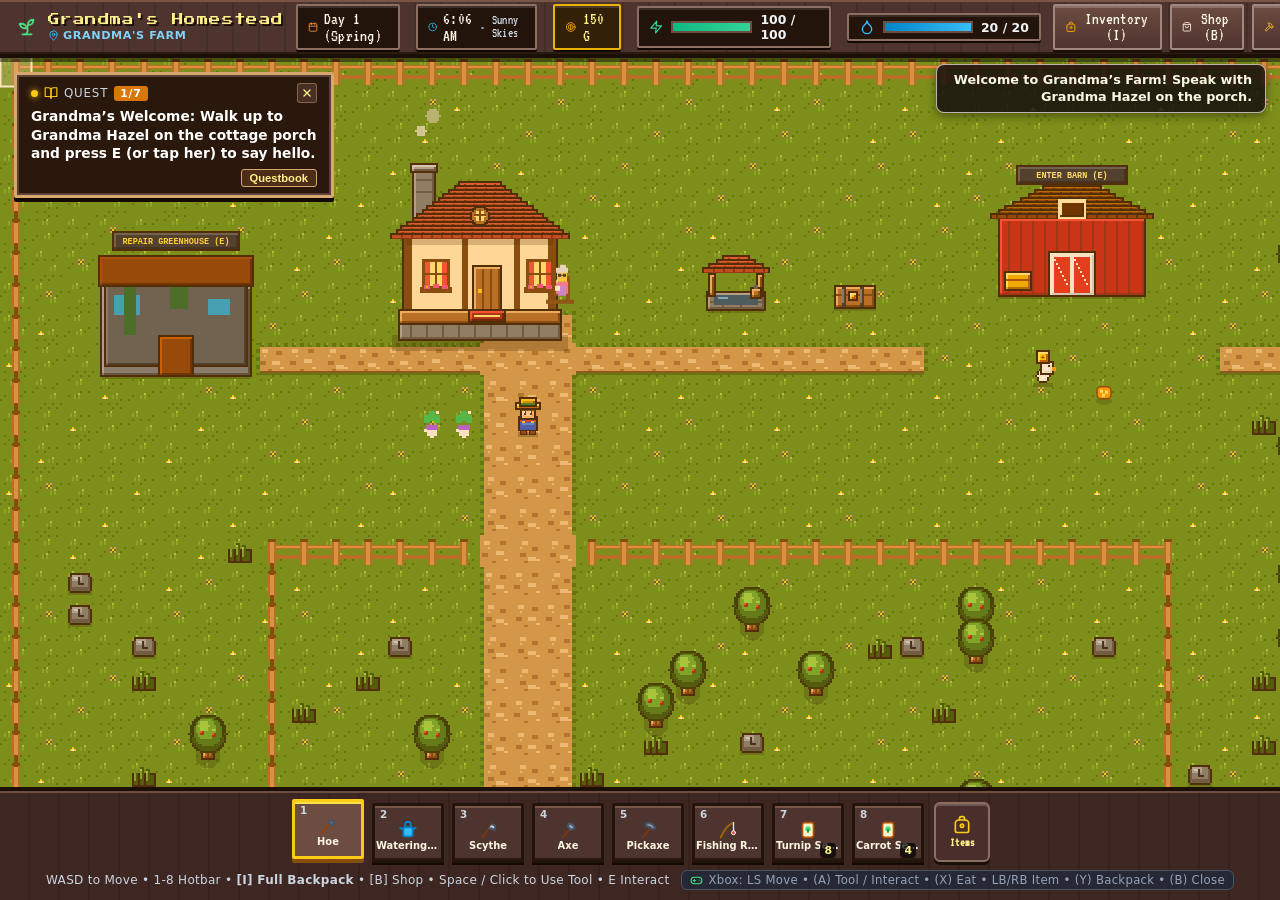
==== commit 4b5f825f: "Improve mobile modals, dt movement consistency, and nested header menus" ====
--- a/Grandmas-Homestead/index.html
+++ b/Grandmas-Homestead/index.html
@@ -90,7 +90,7 @@
     <!-- Quick Action Navigation Buttons -->
     <div class="header-actions">
       <!-- Full Backpack / Inventory -->
-      <button id="btnInventory" class="btn-header" title="Open Full Backpack Inventory (Hotkey: I)">
+      <button id="btnInventory" class="btn-header mobile-nested-item" title="Open Full Backpack Inventory (Hotkey: I)">
         <svg class="ui-icon" style="color: #f59e0b;" viewBox="0 0 24 24">
           <path d="M4 10a4 4 0 0 1 4-4h8a4 4 0 0 1 4 4v9a2 2 0 0 1-2 2H6a2 2 0 0 1-2-2v-9Z"/>
           <path d="M9 6V4a2 2 0 0 1 2-2h2a2 2 0 0 1 2 2v2"/>
@@ -129,7 +129,7 @@
       </button>
 
       <!-- Tutorial Quests -->
-      <button id="btnTutorial" class="btn-header highlight" title="Grandma's Farming Tutorial & Quests">
+      <button id="btnTutorial" class="btn-header highlight mobile-nested-item" title="Grandma's Farming Tutorial & Quests">
         <svg class="ui-icon" viewBox="0 0 24 24">
           <path d="M2 3h6a4 4 0 0 1 4 4v14a3 3 0 0 0-3-3H2z"/>
           <path d="M22 3h-6a4 4 0 0 0-4 4v14a3 3 0 0 1 3-3h7z"/>
@@ -138,7 +138,7 @@
       </button>
 
       <!-- Talk to Grandma -->
-      <button id="btnGrandma" class="btn-header" title="Talk to Grandma Hazel on the porch">
+      <button id="btnGrandma" class="btn-header mobile-nested-item" title="Talk to Grandma Hazel on the porch">
         <svg class="ui-icon" style="color: #f472b6;" viewBox="0 0 24 24">
           <path d="M19 14c1.49-1.46 3-3.21 3-5.5A5.5 5.5 0 0 0 16.5 3c-1.76 0-3 .5-4.5 2-1.5-1.5-2.74-2-4.5-2A5.5 5.5 0 0 0 2 8.5c0 2.3 1.5 4.05 3 5.5l7 7Z"/>
         </svg>
@@ -146,7 +146,7 @@
       </button>
 
       <!-- Field Guide -->
-      <button id="btnHelpGuide" class="btn-header" title="Farming Field Guide & Crop Times">
+      <button id="btnHelpGuide" class="btn-header mobile-nested-item" title="Farming Field Guide & Crop Times">
         <svg class="ui-icon" viewBox="0 0 24 24">
           <circle cx="12" cy="12" r="10"/>
           <path d="M9.09 9a3 3 0 0 1 5.83 1c0 2-3 3-3 3"/>
@@ -156,7 +156,7 @@
       </button>
 
       <!-- Sleep / Rest -->
-      <button id="btnSleep" class="btn-header" title="Rest in cottage bed & grow crops">
+      <button id="btnSleep" class="btn-header mobile-nested-item" title="Rest in cottage bed & grow crops">
         <svg class="ui-icon" style="color: #a78bfa;" viewBox="0 0 24 24">
           <path d="M12 3a6 6 0 0 0 9 9 9 9 0 1 1-9-9Z"/>
         </svg>
@@ -164,7 +164,7 @@
       </button>
 
       <!-- Sound Toggle -->
-      <button id="btnAudio" class="btn-header" title="Toggle Sound & Acoustic Melodies">
+      <button id="btnAudio" class="btn-header mobile-nested-item" title="Toggle Sound & Acoustic Melodies">
         <svg class="ui-icon" viewBox="0 0 24 24">
           <polygon points="11 5 6 9 2 9 2 15 6 15 11 19 11 5"/>
           <path d="M15.54 8.46a5 5 0 0 1 0 7.07"/>
@@ -173,15 +173,57 @@
       </button>
 
       <!-- Back to Arcade Hub -->
-      <a href="../index.html" class="btn-header" style="text-decoration: none; color: inherit; display: inline-flex; align-items: center; gap: 4px;" title="Back to Leyten's Games Hub">
+      <a id="btnHub" href="../index.html" class="btn-header mobile-nested-item" style="text-decoration: none; color: inherit; display: inline-flex; align-items: center; gap: 4px;" title="Back to Leyten's Games Hub">
         <svg class="ui-icon" viewBox="0 0 24 24">
           <path d="m3 9 9-7 9 7v11a2 2 0 0 1-2 2H5a2 2 0 0 1-2-2z"/>
           <polyline points="9 22 9 12 15 12 15 22"/>
         </svg>
         <span>Hub</span>
       </a>
+
+      <!-- Mobile More / Menu Trigger -->
+      <button id="btnMobileHeaderMenu" class="btn-header mobile-menu-trigger" title="More Options & Menu" aria-expanded="false" aria-controls="mobileHeaderDrawer">
+        <svg class="ui-icon" viewBox="0 0 24 24">
+          <line x1="4" y1="6" x2="20" y2="6"/>
+          <line x1="4" y1="12" x2="20" y2="12"/>
+          <line x1="4" y1="18" x2="20" y2="18"/>
+        </svg>
+        <span>Menu</span>
+      </button>
     </div>
   </header>
+
+  <!-- Mobile Nested Header Menu Drawer -->
+  <div id="mobileHeaderDrawer" class="mobile-header-drawer hidden" role="menu" aria-label="Farm Menu">
+    <button type="button" class="drawer-action-btn" data-trigger-btn="btnTutorial">
+      <svg class="ui-icon" style="color: #4ade80;" viewBox="0 0 24 24"><path d="M2 3h6a4 4 0 0 1 4 4v14a3 3 0 0 0-3-3H2z"/><path d="M22 3h-6a4 4 0 0 0-4 4v14a3 3 0 0 1 3-3h7z"/></svg>
+      <span>Tutorial &amp; Quests</span>
+    </button>
+    <button type="button" class="drawer-action-btn" data-trigger-btn="btnGrandma">
+      <svg class="ui-icon" style="color: #f472b6;" viewBox="0 0 24 24"><path d="M19 14c1.49-1.46 3-3.21 3-5.5A5.5 5.5 0 0 0 16.5 3c-1.76 0-3 .5-4.5 2-1.5-1.5-2.74-2-4.5-2A5.5 5.5 0 0 0 2 8.5c0 2.3 1.5 4.05 3 5.5l7 7Z"/></svg>
+      <span>Talk to Grandma</span>
+    </button>
+    <button type="button" class="drawer-action-btn" data-trigger-btn="btnInventory">
+      <svg class="ui-icon" style="color: #f59e0b;" viewBox="0 0 24 24"><path d="M4 10a4 4 0 0 1 4-4h8a4 4 0 0 1 4 4v9a2 2 0 0 1-2 2H6a2 2 0 0 1-2-2v-9Z"/><path d="M9 6V4a2 2 0 0 1 2-2h2a2 2 0 0 1 2 2v2"/><circle cx="12" cy="13" r="2"/></svg>
+      <span>Backpack Items</span>
+    </button>
+    <button type="button" class="drawer-action-btn" data-trigger-btn="btnHelpGuide">
+      <svg class="ui-icon" style="color: #38bdf8;" viewBox="0 0 24 24"><circle cx="12" cy="12" r="10"/><path d="M9.09 9a3 3 0 0 1 5.83 1c0 2-3 3-3 3"/><path d="M12 17h.01"/></svg>
+      <span>Field Guide</span>
+    </button>
+    <button type="button" class="drawer-action-btn" data-trigger-btn="btnSleep">
+      <svg class="ui-icon" style="color: #a78bfa;" viewBox="0 0 24 24"><path d="M12 3a6 6 0 0 0 9 9 9 9 0 1 1-9-9Z"/></svg>
+      <span>Rest / Sleep</span>
+    </button>
+    <button type="button" class="drawer-action-btn" data-trigger-btn="btnAudio" id="drawerAudioBtn">
+      <svg class="ui-icon" style="color: #fde047;" viewBox="0 0 24 24"><polygon points="11 5 6 9 2 9 2 15 6 15 11 19 11 5"/><path d="M15.54 8.46a5 5 0 0 1 0 7.07"/></svg>
+      <span id="drawerAudioLabel">Sound: On</span>
+    </button>
+    <a class="drawer-action-btn drawer-hub-link" href="../index.html">
+      <svg class="ui-icon" style="color: #cbd5e1;" viewBox="0 0 24 24"><path d="m3 9 9-7 9 7v11a2 2 0 0 1-2 2H5a2 2 0 0 1-2-2z"/><polyline points="9 22 9 12 15 12 15 22"/></svg>
+      <span>Arcade Hub</span>
+    </a>
+  </div>
 
   <!-- Interactive World Viewport -->
   <main id="canvasContainer">
--- a/Grandmas-Homestead/style.css
+++ b/Grandmas-Homestead/style.css
@@ -215,6 +215,57 @@
   opacity: 0.6;
 }
 
+.mobile-menu-trigger {
+  display: none;
+  background: linear-gradient(180deg, #854d0e 0%, #5c3409 100%);
+  border-color: #facc15;
+  color: #fef08a;
+}
+
+.mobile-header-drawer {
+  position: fixed;
+  top: 52px;
+  right: calc(8px + env(safe-area-inset-right, 0px));
+  left: calc(8px + env(safe-area-inset-left, 0px));
+  max-width: 420px;
+  margin-left: auto;
+  background: #2b180c;
+  border: 3px solid #d7a86e;
+  border-radius: 6px;
+  box-shadow: inset 0 0 0 2px #5d4037, 0 12px 28px rgba(0, 0, 0, 0.7);
+  padding: 10px;
+  display: grid;
+  grid-template-columns: repeat(2, minmax(0, 1fr));
+  gap: 8px;
+  z-index: 95;
+}
+
+.mobile-header-drawer.hidden {
+  display: none !important;
+}
+
+.drawer-action-btn {
+  display: flex;
+  align-items: center;
+  gap: 8px;
+  padding: 9px 10px;
+  background: linear-gradient(180deg, #5d4037 0%, #3e2723 100%);
+  border: 2px solid #8d6e63;
+  border-radius: 4px;
+  color: #fdf6e2;
+  font-family: var(--font-pixel);
+  font-size: 0.98rem;
+  text-decoration: none;
+  cursor: pointer;
+  touch-action: manipulation;
+  text-align: left;
+}
+
+.drawer-action-btn:active {
+  background: #6d4c41;
+  border-color: #facc15;
+}
+
 /* SVG Icon helper */
 .ui-icon {
   width: 16px;
@@ -1312,6 +1363,18 @@
   box-shadow: 0 2px 0 #14532d;
 }
 
+@media (max-width: 960px), (max-height: 580px) and (orientation: landscape) {
+  .brand-section,
+  .mobile-nested-item,
+  #hudWeather,
+  #hudTime + span {
+    display: none !important;
+  }
+  .mobile-menu-trigger {
+    display: inline-flex !important;
+  }
+}
+
 @media (max-width: 960px) {
   #gameHeader {
     height: auto;
@@ -1336,7 +1399,7 @@
     flex-shrink: 0;
   }
   .stat-bar {
-    width: 58px;
+    width: 52px;
     height: 9px;
   }
   .stat-label {
@@ -1344,16 +1407,15 @@
     font-size: 0.72rem;
   }
   .header-actions {
-    gap: 4px;
+    gap: 6px;
     max-width: 100%;
-    overflow-x: auto;
+    justify-content: flex-end;
     flex-wrap: nowrap;
-    scrollbar-width: none;
-    padding-bottom: 1px;
+    margin-left: auto;
   }
   .btn-header {
-    padding: 4px 8px;
-    font-size: 0.82rem;
+    padding: 4px 9px;
+    font-size: 0.84rem;
     flex-shrink: 0;
   }
   #gameFooter {
@@ -1394,6 +1456,10 @@
   }
   #gameHeader .btn-header span {
     display: none;
+  }
+  #gameHeader .mobile-menu-trigger span {
+    display: inline !important;
+    font-size: 0.72rem;
   }
   .backpack-btn-label {
     display: inline !important;
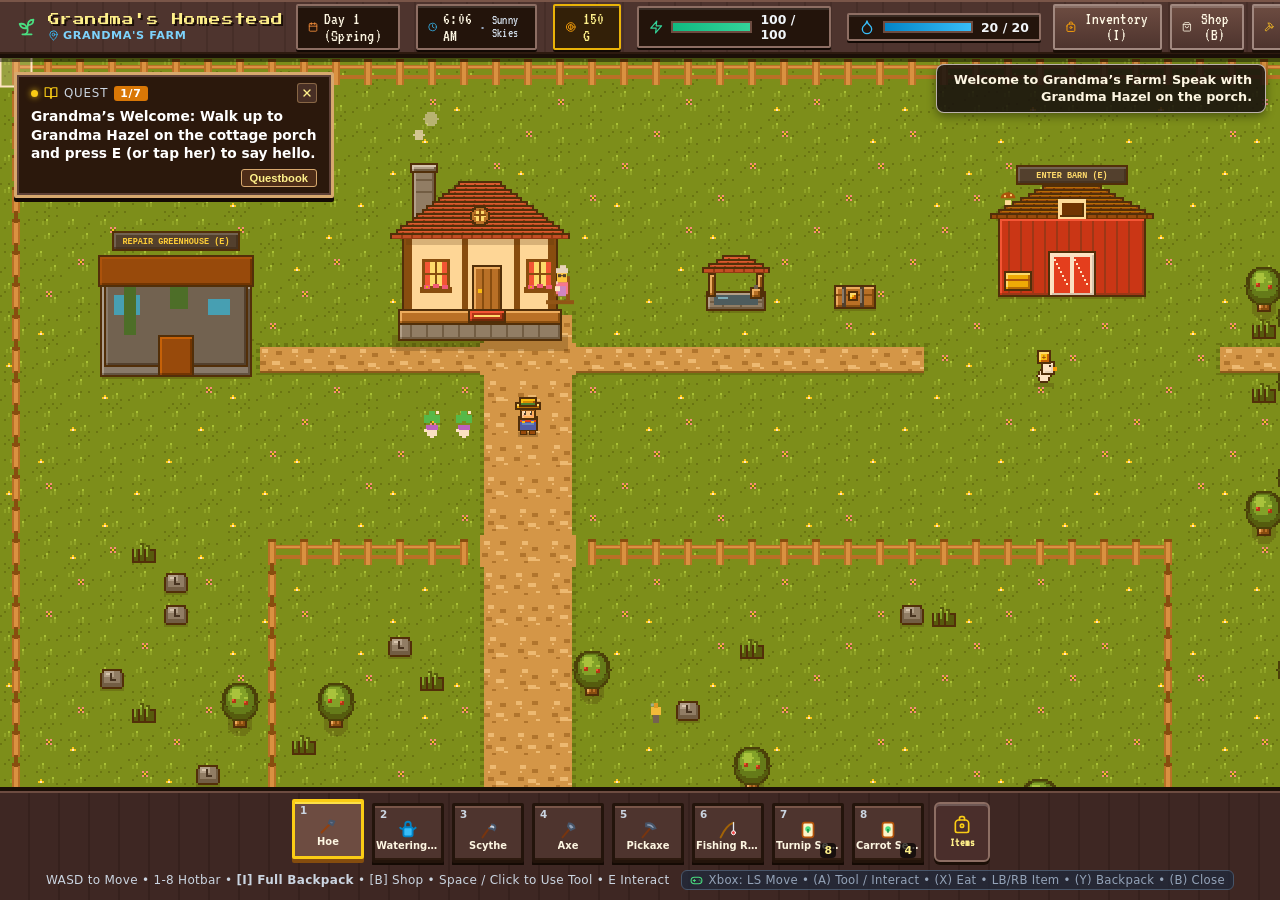
==== commit b6835801: "Improve Grandma's Homestead portrait layout, remove EAT button, and pause music when backgrounded" ====
--- a/Grandmas-Homestead/index.html
+++ b/Grandmas-Homestead/index.html
@@ -106,7 +106,7 @@
           <path d="M3 6h18"/>
           <path d="M16 10a4 4 0 0 1-8 0"/>
         </svg>
-        <span>Shop (B)</span>
+        <span>Shop<span class="key-hint"> (B)</span></span>
       </button>
 
       <!-- Artisan Crafting -->
@@ -116,7 +116,7 @@
           <path d="M17.64 15 22 10.64"/>
           <path d="m20.91 11.7-1.25-1.25c-.6-.6-.93-1.4-.93-2.25v-.86L16.01 4.6a5.56 5.56 0 0 0-3.94-1.64H9l.92.82A6.18 6.18 0 0 1 12 8.4v1.56l2 2h2.47l2.26 1.91"/>
         </svg>
-        <span>Craft (C)</span>
+        <span>Craft<span class="key-hint"> (C)</span></span>
       </button>
 
       <!-- Travel between Farm and City -->
@@ -289,12 +289,6 @@
       <div id="farmJoyKnob" class="virtual-joystick-knob"></div>
     </div>
     <div class="mobile-action-buttons">
-      <button id="btnMobileEat" class="mobile-action-btn action-eat" title="Quick Eat Food">
-        <svg class="ui-icon" style="width: 20px; height: 20px;" viewBox="0 0 24 24">
-          <path d="M19 14c1.49-1.46 3-3.21 3-5.5A5.5 5.5 0 0 0 16.5 3c-1.76 0-3 .5-4.5 2-1.5-1.5-2.74-2-4.5-2A5.5 5.5 0 0 0 2 8.5c0 2.3 1.5 4.05 3 5.5l7 7Z"/>
-        </svg>
-        <span>EAT</span>
-      </button>
       <button id="btnMobileUse" class="mobile-action-btn action-use" title="Use Active Tool / Interact">
         <svg class="ui-icon" style="width: 24px; height: 24px;" viewBox="0 0 24 24">
           <path d="M14.7 6.3a1 1 0 0 0 0 1.4l1.6 1.6a1 1 0 0 0 1.4 0l3.77-3.77a6 6 0 0 1-7.94 7.94l-6.91 6.91a2.12 2.12 0 0 1-3-3l6.91-6.91a6 6 0 0 1 7.94-7.94l-3.76 3.76z"/>
--- a/Grandmas-Homestead/style.css
+++ b/Grandmas-Homestead/style.css
@@ -1349,15 +1349,6 @@
   touch-action: manipulation;
 }
 
-.mobile-action-btn.action-eat {
-  width: 50px;
-  height: 50px;
-  background: #b45309;
-  border-color: #fde047;
-  box-shadow: 0 4px 0 #78350f, 0 6px 14px rgba(0, 0, 0, 0.45);
-  font-size: 0.6rem;
-}
-
 .mobile-action-btn:active {
   transform: translateY(2px);
   box-shadow: 0 2px 0 #14532d;
@@ -1386,8 +1377,8 @@
   .hud-meters {
     gap: 6px;
     max-width: 100%;
-    overflow-x: auto;
-    scrollbar-width: none;
+    flex-wrap: wrap;
+    overflow-x: visible;
   }
   .hud-meters::-webkit-scrollbar,
   .header-actions::-webkit-scrollbar {
@@ -1549,12 +1540,172 @@
     height: 52px;
     font-size: 0.58rem;
   }
-  .mobile-action-btn.action-eat {
-    width: 44px;
-    height: 44px;
-    font-size: 0.54rem;
-  }
   .modal-card {
     max-height: 92dvh;
   }
 }
+
+.chest-split-grid {
+  display: grid;
+  grid-template-columns: 1fr 1fr;
+  gap: 12px;
+}
+
+/* ==========================================================================
+   VERTICAL / PORTRAIT PHONE LAYOUT (Zero Sideways Menu Scroll; Bold Energy/Water)
+   ========================================================================== */
+@media (max-width: 720px) and (orientation: portrait), (max-width: 600px) {
+  #gameHeader .btn-header .key-hint {
+    display: none !important;
+  }
+  .mobile-header-drawer {
+    max-height: calc(100dvh - 130px);
+    overflow-y: auto;
+    overflow-x: hidden;
+  }
+  #gameHeader {
+    flex-direction: column;
+    align-items: stretch;
+    gap: 5px;
+    padding: 5px calc(8px + env(safe-area-inset-right, 0px)) 5px calc(8px + env(safe-area-inset-left, 0px));
+  }
+  .hud-meters {
+    display: grid;
+    grid-template-columns: repeat(10, minmax(0, 1fr));
+    gap: 4px 5px;
+    width: 100%;
+    overflow: visible;
+  }
+  .hud-meters .hud-badge:nth-child(1) {
+    grid-column: span 4;
+  }
+  .hud-meters .hud-badge:nth-child(2) {
+    grid-column: span 3;
+  }
+  .hud-meters .hud-badge:nth-child(3) {
+    grid-column: span 3;
+  }
+  .hud-badge {
+    min-width: 0;
+    padding: 2px 5px;
+    gap: 4px;
+    font-size: 0.78rem;
+    justify-content: center;
+  }
+  .hud-badge span {
+    overflow: hidden;
+    text-overflow: ellipsis;
+    white-space: nowrap;
+  }
+  .hud-meters .stat-bar-container {
+    grid-column: span 5;
+    width: 100%;
+    min-width: 0;
+    padding: 3px 7px;
+    gap: 6px;
+  }
+  .stat-bar {
+    flex: 1 1 auto;
+    width: auto;
+    min-width: 0;
+    height: 12px;
+  }
+  .stat-label {
+    min-width: auto;
+    font-size: 0.74rem;
+    flex-shrink: 0;
+  }
+  .header-actions {
+    display: grid;
+    grid-template-columns: repeat(4, minmax(0, 1fr));
+    gap: 5px;
+    width: 100%;
+    margin-left: 0;
+  }
+  #gameHeader .btn-header {
+    justify-content: center;
+    padding: 4px 5px;
+    font-size: 0.76rem;
+    gap: 4px;
+    min-width: 0;
+  }
+  #gameHeader .btn-header span {
+    display: inline !important;
+    overflow: hidden;
+    text-overflow: ellipsis;
+    white-space: nowrap;
+  }
+  #gameHeader .mobile-menu-trigger span {
+    font-size: 0.76rem;
+  }
+
+  /* Bottom Hotbar: 4-col grid wrapping vertically (zero horizontal scrolling) */
+  .hotbar-row {
+    align-items: stretch;
+    gap: 5px;
+  }
+  #hotbarSlots {
+    flex: 1 1 auto;
+    max-width: none;
+    display: grid;
+    grid-template-columns: repeat(4, minmax(0, 1fr));
+    gap: 4px;
+    overflow-x: visible;
+    overflow-y: auto;
+    max-height: 92px;
+    padding: 1px 0;
+  }
+  .hotbar-slot {
+    width: 100%;
+    height: 40px;
+  }
+  .backpack-hotbar-btn {
+    height: auto;
+    min-height: 40px;
+    min-width: 54px;
+    padding: 4px 7px;
+  }
+
+  /* Keep virtual joystick & action buttons clear of 2-row vertical hotbar */
+  .virtual-joystick-wrap {
+    bottom: calc(122px + env(safe-area-inset-bottom, 0px));
+  }
+  .mobile-action-buttons {
+    bottom: calc(122px + env(safe-area-inset-bottom, 0px));
+  }
+
+  /* Modals & Lists scroll vertically only (never side-to-side) */
+  .modal-card {
+    width: 95vw;
+    max-height: 86dvh;
+  }
+  .modal-body {
+    overflow-x: hidden;
+    overflow-y: auto;
+    padding: 10px 12px;
+  }
+  .shop-tabs {
+    flex-wrap: wrap;
+    gap: 6px;
+  }
+  .shop-tab-btn {
+    flex: 1 1 110px;
+    padding: 7px 8px;
+    font-size: 0.82rem;
+  }
+  .shop-items-grid {
+    grid-template-columns: 1fr;
+  }
+  .chest-split-grid {
+    grid-template-columns: 1fr;
+  }
+  .guide-table {
+    table-layout: fixed;
+    word-break: break-word;
+    font-size: 0.76rem;
+  }
+  #toastContainer {
+    top: 114px;
+    right: 8px;
+  }
+}
